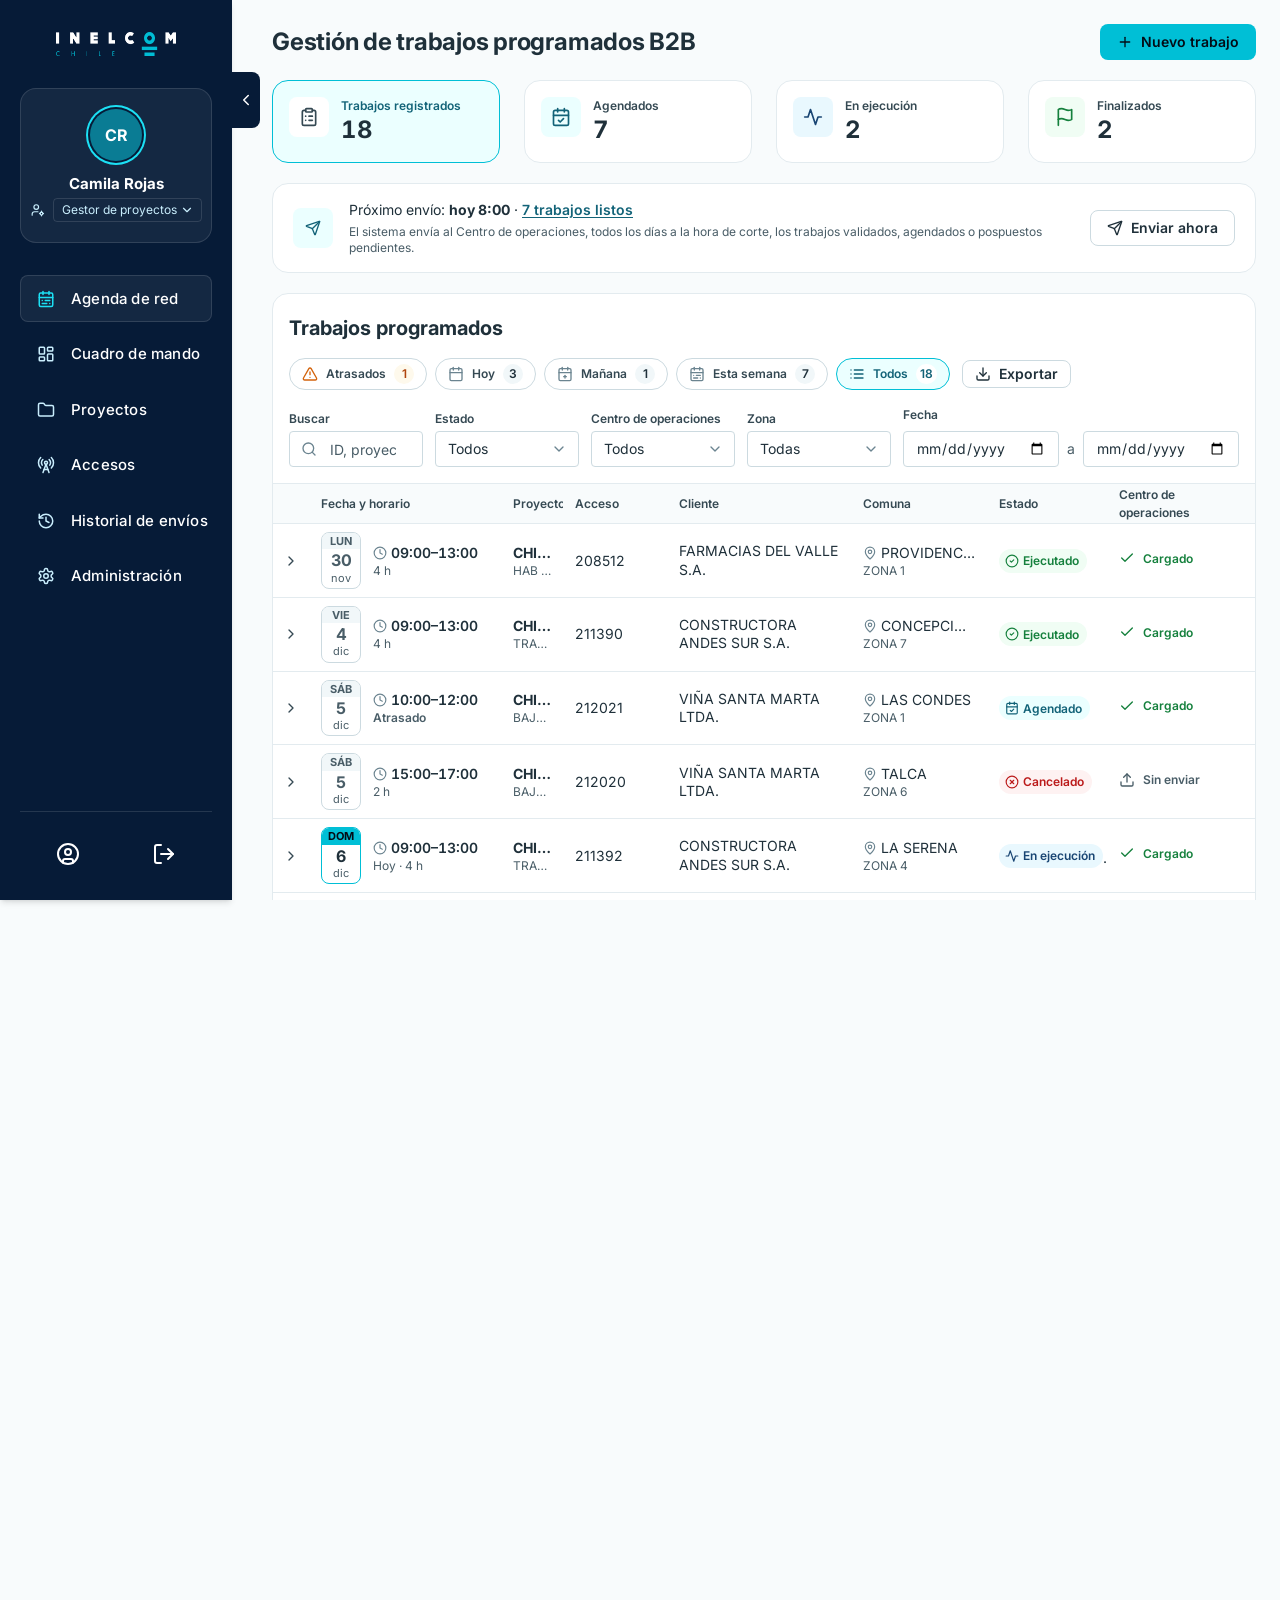
==== index.html @ b4912e37 "Prototipo de la agenda de red B2B Prototipo clicable de la sección de trabajos programados de la Pla" ====
<!doctype html>
<html lang="es">
<head>
  <meta charset="utf-8">
  <meta name="viewport" content="width=device-width, initial-scale=1">
  <title>Gestión de trabajos programados B2B</title>
  <link rel="stylesheet" href="inelcom-design-system/tokens.css">
  <link rel="stylesheet" href="css/app.css?v=32">
</head>
<body class="body-small">

  <!-- ===================================================================
       ÍCONOS (sprite SVG, trazo con currentColor)
       =================================================================== -->
  <svg width="0" height="0" style="position:absolute" aria-hidden="true">
    <symbol id="i-search" viewBox="0 0 24 24"><circle cx="11" cy="11" r="8"/><path d="m21 21-4.3-4.3"/></symbol>
    <symbol id="i-plus" viewBox="0 0 24 24"><path d="M5 12h14"/><path d="M12 5v14"/></symbol>
    <symbol id="i-send" viewBox="0 0 24 24"><path d="M14.536 21.686a.5.5 0 0 0 .937-.024l6.5-19a.496.496 0 0 0-.635-.635l-19 6.5a.5.5 0 0 0-.024.937l7.93 3.18a2 2 0 0 1 1.112 1.11z"/><path d="m21.854 2.147-10.94 10.939"/></symbol>
    <symbol id="i-hourglass" viewBox="0 0 24 24"><path d="M5 22h14"/><path d="M5 2h14"/><path d="M17 22v-4.172a2 2 0 0 0-.586-1.414L12 12l-4.414 4.414A2 2 0 0 0 7 17.828V22"/><path d="M7 2v4.172a2 2 0 0 0 .586 1.414L12 12l4.414-4.414A2 2 0 0 0 17 6.172V2"/></symbol>
    <symbol id="i-upload" viewBox="0 0 24 24"><path d="M21 15v4a2 2 0 0 1-2 2H5a2 2 0 0 1-2-2v-4"/><path d="m17 8-5-5-5 5"/><path d="M12 3v12"/></symbol>
    <symbol id="i-chevron-right" viewBox="0 0 24 24"><path d="m9 18 6-6-6-6"/></symbol>
    <symbol id="i-info" viewBox="0 0 24 24"><circle cx="12" cy="12" r="10"/><path d="M12 16v-4"/><path d="M12 8h.01"/></symbol>
    <symbol id="i-user" viewBox="0 0 24 24"><path d="M19 21v-2a4 4 0 0 0-4-4H9a4 4 0 0 0-4 4v2"/><circle cx="12" cy="7" r="4"/></symbol>
    <symbol id="i-map-pin" viewBox="0 0 24 24"><path d="M20 10c0 4.99-5.54 10.19-7.4 11.8a1 1 0 0 1-1.2 0C9.54 20.19 4 14.99 4 10a8 8 0 0 1 16 0"/><circle cx="12" cy="10" r="3"/></symbol>
    <symbol id="i-phone" viewBox="0 0 24 24"><path d="M22 16.92v3a2 2 0 0 1-2.18 2 19.79 19.79 0 0 1-8.63-3.07 19.5 19.5 0 0 1-6-6 19.79 19.79 0 0 1-3.07-8.67A2 2 0 0 1 4.11 2h3a2 2 0 0 1 2 1.72c.13.96.36 1.9.7 2.81a2 2 0 0 1-.45 2.11L8.09 9.91a16 16 0 0 0 6 6l1.27-1.27a2 2 0 0 1 2.11-.45c.91.34 1.85.57 2.81.7A2 2 0 0 1 22 16.92z"/></symbol>
    <symbol id="i-mail" viewBox="0 0 24 24"><rect width="20" height="16" x="2" y="4" rx="2"/><path d="m22 7-8.97 5.7a1.94 1.94 0 0 1-2.06 0L2 7"/></symbol>
    <symbol id="i-calendar" viewBox="0 0 24 24"><rect width="18" height="18" x="3" y="4" rx="2"/><path d="M16 2v4"/><path d="M8 2v4"/><path d="M3 10h18"/></symbol>
    <symbol id="i-calendar-plus" viewBox="0 0 24 24"><rect width="18" height="18" x="3" y="4" rx="2"/><path d="M16 2v4"/><path d="M8 2v4"/><path d="M3 10h18"/><path d="M10 16h4"/><path d="M12 14v4"/></symbol>
    <symbol id="i-calendar-clock" viewBox="0 0 24 24"><path d="M21 7.5V6a2 2 0 0 0-2-2H5a2 2 0 0 0-2 2v14a2 2 0 0 0 2 2h3.5"/><path d="M16 2v4"/><path d="M8 2v4"/><path d="M3 10h5"/><path d="M17.5 17.5 16 16.3V14"/><circle cx="16" cy="16" r="6"/></symbol>
    <symbol id="i-list" viewBox="0 0 24 24"><path d="M3 12h.01"/><path d="M3 18h.01"/><path d="M3 6h.01"/><path d="M8 12h13"/><path d="M8 18h13"/><path d="M8 6h13"/></symbol>
    <symbol id="i-trash" viewBox="0 0 24 24"><path d="M3 6h18"/><path d="M19 6v14c0 1-1 2-2 2H7c-1 0-2-1-2-2V6"/><path d="M8 6V4c0-1 1-2 2-2h4c1 0 2 1 2 2v2"/></symbol>
    <symbol id="i-lock" viewBox="0 0 24 24"><rect width="18" height="11" x="3" y="11" rx="2"/><path d="M7 11V7a5 5 0 0 1 10 0v4"/></symbol>
    <symbol id="i-download" viewBox="0 0 24 24"><path d="M21 15v4a2 2 0 0 1-2 2H5a2 2 0 0 1-2-2v-4"/><path d="m7 10 5 5 5-5"/><path d="M12 15V3"/></symbol>
    <symbol id="i-arrow-right" viewBox="0 0 24 24"><path d="M5 12h14"/><path d="m12 5 7 7-7 7"/></symbol>
    <symbol id="i-chevron-down" viewBox="0 0 24 24"><path d="m6 9 6 6 6-6"/></symbol>
    <symbol id="i-chevron-left" viewBox="0 0 24 24"><path d="m15 18-6-6 6-6"/></symbol>
    <symbol id="i-x" viewBox="0 0 24 24"><path d="M18 6 6 18"/><path d="m6 6 12 12"/></symbol>
    <symbol id="i-check" viewBox="0 0 24 24"><path d="M20 6 9 17l-5-5"/></symbol>
    <symbol id="i-clock" viewBox="0 0 24 24"><circle cx="12" cy="12" r="10"/><path d="M12 6v6l4 2"/></symbol>
    <symbol id="i-alert-circle" viewBox="0 0 24 24"><circle cx="12" cy="12" r="10"/><path d="M12 8v4"/><path d="M12 16h.01"/></symbol>
    <symbol id="i-alert-triangle" viewBox="0 0 24 24"><path d="m21.73 18-8-14a2 2 0 0 0-3.48 0l-8 14A2 2 0 0 0 4 21h16a2 2 0 0 0 1.73-3"/><path d="M12 9v4"/><path d="M12 17h.01"/></symbol>
    <symbol id="i-circle-dashed" viewBox="0 0 24 24"><path d="M10.1 2.18a9.93 9.93 0 0 1 3.8 0"/><path d="M17.6 3.71a9.95 9.95 0 0 1 2.69 2.7"/><path d="M21.82 10.1a9.93 9.93 0 0 1 0 3.8"/><path d="M20.29 17.6a9.95 9.95 0 0 1-2.7 2.69"/><path d="M13.9 21.82a9.94 9.94 0 0 1-3.8 0"/><path d="M6.4 20.29a9.95 9.95 0 0 1-2.69-2.7"/><path d="M2.18 13.9a9.93 9.93 0 0 1 0-3.8"/><path d="M3.71 6.4a9.95 9.95 0 0 1 2.7-2.69"/></symbol>
    <symbol id="i-circle-check" viewBox="0 0 24 24"><circle cx="12" cy="12" r="10"/><path d="m9 12 2 2 4-4"/></symbol>
    <symbol id="i-circle-x" viewBox="0 0 24 24"><circle cx="12" cy="12" r="10"/><path d="m15 9-6 6"/><path d="m9 9 6 6"/></symbol>
    <symbol id="i-shield-check" viewBox="0 0 24 24"><path d="M12 22s8-4 8-10V5l-8-3-8 3v7c0 6 8 10 8 10"/><path d="m9 12 2 2 4-4"/></symbol>
    <symbol id="i-calendar-check" viewBox="0 0 24 24"><rect width="18" height="18" x="3" y="4" rx="2"/><path d="M16 2v4"/><path d="M8 2v4"/><path d="M3 10h18"/><path d="m9 16 2 2 4-4"/></symbol>
    <symbol id="i-calendar-range" viewBox="0 0 24 24"><rect width="18" height="18" x="3" y="4" rx="2"/><path d="M16 2v4"/><path d="M8 2v4"/><path d="M3 10h18"/><path d="M17 14h-6"/><path d="M13 18H7"/><path d="M7 14h.01"/><path d="M17 18h.01"/></symbol>
    <symbol id="i-activity" viewBox="0 0 24 24"><path d="M22 12h-4l-3 9L9 3l-3 9H2"/></symbol>
    <symbol id="i-clipboard-list" viewBox="0 0 24 24"><rect width="8" height="4" x="8" y="2" rx="1"/><path d="M16 4h2a2 2 0 0 1 2 2v14a2 2 0 0 1-2 2H6a2 2 0 0 1-2-2V6a2 2 0 0 1 2-2h2"/><path d="M12 11h4"/><path d="M12 16h4"/><path d="M8 11h.01"/><path d="M8 16h.01"/></symbol>
    <symbol id="i-flag" viewBox="0 0 24 24"><path d="M4 15s1-1 4-1 5 2 8 2 4-1 4-1V3s-1 1-4 1-5-2-8-2-4 1-4 1z"/><path d="M4 22v-7"/></symbol>
    <symbol id="i-loader" viewBox="0 0 24 24"><path d="M21 12a9 9 0 1 1-6.22-8.56"/></symbol>
    <symbol id="i-refresh" viewBox="0 0 24 24"><path d="M3 12a9 9 0 0 1 9-9 9.75 9.75 0 0 1 6.74 2.74L21 8"/><path d="M21 3v5h-5"/><path d="M21 12a9 9 0 0 1-9 9 9.75 9.75 0 0 1-6.74-2.74L3 16"/><path d="M8 16H3v5"/></symbol>
    <symbol id="i-inbox" viewBox="0 0 24 24"><path d="M22 12h-6l-2 3h-4l-2-3H2"/><path d="M5.45 5.11 2 12v6a2 2 0 0 0 2 2h16a2 2 0 0 0 2-2v-6l-3.45-6.89A2 2 0 0 0 16.76 4H7.24a2 2 0 0 0-1.79 1.11z"/></symbol>
    <symbol id="i-building" viewBox="0 0 24 24"><rect width="16" height="20" x="4" y="2" rx="2"/><path d="M9 22v-4h6v4"/><path d="M8 6h.01"/><path d="M16 6h.01"/><path d="M12 6h.01"/><path d="M12 10h.01"/><path d="M12 14h.01"/><path d="M16 10h.01"/><path d="M16 14h.01"/><path d="M8 10h.01"/><path d="M8 14h.01"/></symbol>
    <symbol id="i-dashboard" viewBox="0 0 24 24"><rect width="7" height="9" x="3" y="3" rx="1"/><rect width="7" height="5" x="14" y="3" rx="1"/><rect width="7" height="9" x="14" y="12" rx="1"/><rect width="7" height="5" x="3" y="16" rx="1"/></symbol>
    <symbol id="i-folder" viewBox="0 0 24 24"><path d="M20 20a2 2 0 0 0 2-2V8a2 2 0 0 0-2-2h-7.9a2 2 0 0 1-1.69-.9L9.6 3.9A2 2 0 0 0 7.93 3H4a2 2 0 0 0-2 2v13a2 2 0 0 0 2 2Z"/></symbol>
    <symbol id="i-tower" viewBox="0 0 24 24"><path d="M4.9 16.1C1 12.2 1 5.8 4.9 1.9"/><path d="M7.8 4.7a6.14 6.14 0 0 0-.8 7.5"/><circle cx="12" cy="9" r="2"/><path d="M16.2 4.8c2 2 2.26 5.11.8 7.47"/><path d="M19.1 1.9a9.96 9.96 0 0 1 0 14.1"/><path d="M9.5 18h5"/><path d="m8 22 4-11 4 11"/></symbol>
    <symbol id="i-history" viewBox="0 0 24 24"><path d="M3 12a9 9 0 1 0 9-9 9.75 9.75 0 0 0-6.74 2.74L3 8"/><path d="M3 3v5h5"/><path d="M12 7v5l4 2"/></symbol>
    <symbol id="i-settings" viewBox="0 0 24 24"><path d="M12.22 2h-.44a2 2 0 0 0-2 2v.18a2 2 0 0 1-1 1.73l-.43.25a2 2 0 0 1-2 0l-.15-.08a2 2 0 0 0-2.73.73l-.22.38a2 2 0 0 0 .73 2.73l.15.1a2 2 0 0 1 1 1.72v.51a2 2 0 0 1-1 1.74l-.15.09a2 2 0 0 0-.73 2.73l.22.38a2 2 0 0 0 2.73.73l.15-.08a2 2 0 0 1 2 0l.43.25a2 2 0 0 1 1 1.73V20a2 2 0 0 0 2 2h.44a2 2 0 0 0 2-2v-.18a2 2 0 0 1 1-1.73l.43-.25a2 2 0 0 1 2 0l.15.08a2 2 0 0 0 2.73-.73l.22-.39a2 2 0 0 0-.73-2.73l-.15-.08a2 2 0 0 1-1-1.74v-.5a2 2 0 0 1 1-1.74l.15-.09a2 2 0 0 0 .73-2.73l-.22-.38a2 2 0 0 0-2.73-.73l-.15.08a2 2 0 0 1-2 0l-.43-.25a2 2 0 0 1-1-1.73V4a2 2 0 0 0-2-2z"/><circle cx="12" cy="12" r="3"/></symbol>
    <symbol id="i-user-circle" viewBox="0 0 24 24"><circle cx="12" cy="12" r="10"/><circle cx="12" cy="10" r="3"/><path d="M7 20.66V19a2 2 0 0 1 2-2h6a2 2 0 0 1 2 2v1.66"/></symbol>
    <symbol id="i-user-cog" viewBox="0 0 24 24"><circle cx="9" cy="7" r="4"/><path d="M2 21v-2a4 4 0 0 1 4-4h6"/><circle cx="18" cy="18" r="2.5"/><path d="M18 14v1.5M18 20.5V22M21.5 18H20M16 18h-1.5"/></symbol>
    <symbol id="i-logout" viewBox="0 0 24 24"><path d="M9 21H5a2 2 0 0 1-2-2V5a2 2 0 0 1 2-2h4"/><path d="m16 17 5-5-5-5"/><path d="M21 12H9"/></symbol>
  </svg>

  <a class="skip-link" href="#main">Saltar al contenido</a>

  <!-- ===================================================================
       SIDEBAR (mismo lenguaje que Facturación: fondo blue-support-900)
       =================================================================== -->
  <aside class="sidebar" id="sidebar" aria-label="Navegación principal">
    <div class="sidebar__inner">
      <div class="sidebar__brand">
        <img class="sidebar__logo" src="assets/img/logo-inelcom.png" alt="Inelcom Chile">
        <span class="sidebar__mark" aria-hidden="true"></span>
      </div>

      <div class="profile">
        <span class="profile__avatar" aria-hidden="true">CR</span>
        <div class="profile__text">
          <div class="profile__name">Camila Rojas</div>
          <!-- Rol simulado: Jefatura puede eliminar trabajos -->
          <div class="profile__role">
            <svg class="ic" aria-hidden="true"><use href="#i-user-cog"/></svg>
            <label for="rol" class="sr-only">Rol</label>
            <select id="rol" class="profile__rol">
              <option value="gestor">Gestor de proyectos</option>
              <option value="jefatura">Jefatura</option>
            </select>
            <svg class="ic profile__chev" aria-hidden="true"><use href="#i-chevron-down"/></svg>
          </div>
        </div>
      </div>

      <nav class="sidenav" aria-label="Secciones">
        <ul>
          <li><a href="#" class="sidenav__link" aria-current="page"><svg class="ic" aria-hidden="true"><use href="#i-calendar-range"/></svg><span class="sidenav__label">Agenda de red</span></a></li>
          <li><a href="#" class="sidenav__link" data-soon><svg class="ic" aria-hidden="true"><use href="#i-dashboard"/></svg><span class="sidenav__label">Cuadro de mando</span></a></li>
          <li><a href="#" class="sidenav__link" data-soon><svg class="ic" aria-hidden="true"><use href="#i-folder"/></svg><span class="sidenav__label">Proyectos</span></a></li>
          <li><a href="#" class="sidenav__link" data-soon><svg class="ic" aria-hidden="true"><use href="#i-tower"/></svg><span class="sidenav__label">Accesos</span></a></li>
          <li><a href="#" class="sidenav__link" data-soon><svg class="ic" aria-hidden="true"><use href="#i-history"/></svg><span class="sidenav__label">Historial de envíos</span></a></li>
          <li><a href="#" class="sidenav__link" data-soon><svg class="ic" aria-hidden="true"><use href="#i-settings"/></svg><span class="sidenav__label">Administración</span></a></li>
        </ul>
      </nav>

      <div class="sidebar__foot">
        <button type="button" class="sidebar__icon-btn" data-soon aria-label="Mi perfil"><svg class="ic" aria-hidden="true"><use href="#i-user-circle"/></svg></button>
        <button type="button" class="sidebar__icon-btn" data-soon aria-label="Cerrar sesión"><svg class="ic" aria-hidden="true"><use href="#i-logout"/></svg></button>
      </div>
    </div>
    <button type="button" class="sidebar__toggle" id="sidebar-toggle" aria-expanded="true" aria-controls="sidebar" aria-label="Contraer menú">
      <svg class="ic" aria-hidden="true"><use href="#i-chevron-left"/></svg>
    </button>
  </aside>

  <!-- ===================================================================
       CONTENIDO
       =================================================================== -->
  <main id="main" class="page">
    <div class="page__head">
      <h1 class="heading-h3">Gestión de trabajos programados B2B</h1>
      <div class="page__actions">
        <button type="button" id="btn-nuevo" class="btn btn--primary">
          <svg class="ic" aria-hidden="true"><use href="#i-plus"/></svg>
          Nuevo trabajo
        </button>
      </div>
    </div>

    <!-- --- Indicadores globales --- -->
    <section class="kpis" id="kpis" aria-label="Indicadores globales"></section>

    <!-- --- Próximo envío automático al Centro de operaciones --- -->
    <section class="envio" id="envio" aria-label="Envío al Centro de operaciones" hidden>
      <span class="envio__icon"><svg class="ic" aria-hidden="true"><use href="#i-send"/></svg></span>
      <div class="envio__body">
        <p id="envio-text" class="body-small" aria-live="polite"></p>
        <p class="body-xsmall text-tertiary">El sistema envía al Centro de operaciones, todos los días a la hora de corte, los trabajos validados, agendados o pospuestos pendientes.</p>
      </div>
      <button type="button" id="btn-enviar" class="btn btn--secondary">
        <svg class="ic" aria-hidden="true"><use href="#i-send"/></svg>
        Enviar ahora
      </button>
    </section>

    <section class="card table-card" aria-labelledby="table-title">
      <div class="table-card__head">
        <h2 id="table-title" class="heading-h4">Trabajos programados</h2>
        <div class="table-card__tools">
          <div class="rangos" id="rangos" role="group" aria-label="Ver trabajos por fecha"></div>
          <button type="button" class="btn btn--secondary btn--sm" id="btn-exportar">
            <svg class="ic" aria-hidden="true"><use href="#i-download"/></svg>
            <span>Exportar</span>
          </button>
        </div>
      </div>
      <!-- --- Búsqueda y filtros --- -->
      <form class="toolbar" id="filtros" role="search" onsubmit="return false">
        <div class="toolbar__field toolbar__search">
          <label for="f-q">Buscar</label>
          <div class="search">
            <svg class="ic" aria-hidden="true"><use href="#i-search"/></svg>
            <input id="f-q" name="q" type="search" class="input" placeholder="ID, proyecto, acceso, razón social o comuna" autocomplete="off">
          </div>
        </div>
        <div class="toolbar__field">
          <label for="f-estado">Estado</label>
          <div class="select">
            <select id="f-estado" name="estado" class="input">
              <option value="">Todos</option>
              <option value="borrador">Borrador</option>
              <option value="validado">Validado</option>
              <option value="agendado">Agendado</option>
              <option value="en_ejecucion">En ejecución</option>
              <option value="pospuesto">Pospuesto</option>
              <option value="cancelado">Cancelado</option>
              <option value="ejecutado">Ejecutado</option>
            </select>
            <svg class="ic" aria-hidden="true"><use href="#i-chevron-down"/></svg>
          </div>
        </div>
        <div class="toolbar__field">
          <label for="f-centro">Centro de operaciones</label>
          <div class="select">
            <select id="f-centro" name="centro" class="input">
              <option value="">Todos</option>
              <option value="en_cola">En cola</option>
              <option value="sin_enviar">Sin enviar</option>
              <option value="cargado">Cargado</option>
              <option value="error">Error de carga</option>
            </select>
            <svg class="ic" aria-hidden="true"><use href="#i-chevron-down"/></svg>
          </div>
        </div>
        <div class="toolbar__field">
          <label for="f-zona">Zona</label>
          <div class="select">
            <select id="f-zona" name="zona" class="input">
              <option value="">Todas</option>
            </select>
            <svg class="ic" aria-hidden="true"><use href="#i-chevron-down"/></svg>
          </div>
        </div>
        <fieldset class="toolbar__field toolbar__range">
          <legend>Fecha</legend>
          <input id="f-desde" name="desde" type="date" class="input" aria-label="Fecha desde">
          <span aria-hidden="true" class="text-tertiary">a</span>
          <input id="f-hasta" name="hasta" type="date" class="input" aria-label="Fecha hasta">
        </fieldset>
        <button type="button" id="btn-limpiar" class="btn btn--ghost btn--sm" hidden>Limpiar filtros</button>
      </form>

      <!-- --- Tabla --- -->
      <div class="table-scroll">
        <table class="table">
          <caption class="sr-only">Trabajos programados. Usa el botón de cada fila para ver y editar el detalle.</caption>
          <colgroup>
            <col class="col-exp"><col class="col-fecha"><col><col class="col-acceso">
            <col class="col-cliente"><col class="col-comuna"><col class="col-estado"><col class="col-centro">
          </colgroup>
          <thead>
            <tr>
              <th scope="col"><span class="sr-only">Detalle</span></th>
              <th scope="col">Fecha y horario</th>
              <th scope="col">Proyecto</th>
              <th scope="col">Acceso</th>
              <th scope="col">Cliente</th>
              <th scope="col">Comuna</th>
              <th scope="col">Estado</th>
              <th scope="col">Centro de operaciones</th>
            </tr>
          </thead>
          <tbody id="tbody"></tbody>
        </table>
      </div>
      <div class="table-foot body-xsmall text-tertiary" id="table-foot" aria-live="polite"></div>
    </section>
  </main>

  <!-- ===================================================================
       DIÁLOGO: NUEVO TRABAJO
       =================================================================== -->
  <dialog id="dlg-nuevo" class="dialog" aria-labelledby="dlg-nuevo-title">
    <form id="form-nuevo" class="dialog__form" novalidate>
      <header class="dialog__head">
        <h2 id="dlg-nuevo-title" class="heading-h4">Nuevo trabajo</h2>
        <button type="button" class="icon-btn" data-close aria-label="Cerrar">
          <svg class="ic" aria-hidden="true"><use href="#i-x"/></svg>
        </button>
      </header>

      <div class="dialog__body">
        <section class="step">
          <h3 class="step__title"><span class="step__n" aria-hidden="true">1</span>Proyecto</h3>
          <div class="field" data-field="proyecto">
            <div id="cb-wrap" class="combobox">
              <label for="cb-input">Busca el proyecto <span class="req" aria-hidden="true">*</span></label>
              <div class="search">
                <svg class="ic" aria-hidden="true"><use href="#i-search"/></svg>
                <input id="cb-input" class="input" type="text" role="combobox" autocomplete="off"
                       aria-autocomplete="list" aria-expanded="false" aria-controls="cb-list"
                       aria-describedby="cb-hint proyecto-err" placeholder="Código, razón social o segmento (ej. CHI-0047 o Farmacias)">
              </div>
              <p id="cb-hint" class="field__hint">Datos desde GetBacklog. Escribe al menos 2 caracteres.</p>
              <ul id="cb-list" class="listbox" role="listbox" aria-label="Proyectos encontrados" hidden></ul>
              <span id="cb-status" class="sr-only" aria-live="polite"></span>
            </div>
            <div id="cb-selected" class="picked" hidden></div>
            <p class="field__error" id="proyecto-err" hidden></p>
          </div>
        </section>

        <section class="step" id="step-accesos">
          <h3 class="step__title"><span class="step__n" aria-hidden="true">2</span>Accesos</h3>
          <fieldset class="field" data-field="accesos" aria-describedby="accesos-hint accesos-err">
            <legend class="sr-only">Accesos del proyecto</legend>
            <p id="accesos-hint" class="field__hint">Se crea un trabajo por cada acceso seleccionado. Contacto, ubicación, zona y cluster vienen de la Base de Accesos.</p>
            <div id="accesos-list" class="accesos"></div>
            <p class="field__error" id="accesos-err" hidden></p>
          </fieldset>
        </section>

        <section class="step">
          <h3 class="step__title"><span class="step__n" aria-hidden="true">3</span>Agendamiento</h3>
          <div class="grid-3" id="nuevo-campos"></div>
        </section>
      </div>

      <footer class="dialog__foot">
        <p class="body-xsmall text-tertiary"><span class="req" aria-hidden="true">*</span> Obligatorio para crear. El borrador solo exige proyecto y acceso.</p>
        <div class="dialog__actions">
          <button type="button" class="btn btn--ghost" data-close>Cancelar</button>
          <button type="submit" class="btn btn--secondary" value="borrador">Guardar borrador</button>
          <button type="submit" class="btn btn--primary" value="crear" id="btn-crear">Crear trabajo</button>
        </div>
      </footer>
    </form>
  </dialog>

  <!-- ===================================================================
       DIÁLOGO: ENVIAR AHORA AL CENTRO DE OPERACIONES
       =================================================================== -->
  <dialog id="dlg-carga" class="dialog dialog--carga" aria-labelledby="dlg-carga-title">
    <div class="dialog__form">
      <header class="dialog__head">
        <div>
          <h2 id="dlg-carga-title" class="heading-h4">Enviar ahora al Centro de operaciones</h2>
          <p class="body-xsmall text-tertiary">El RPA carga los trabajos en Agenda de Red y devuelve el resultado de cada uno.</p>
        </div>
        <button type="button" class="icon-btn" data-close aria-label="Cerrar">
          <svg class="ic" aria-hidden="true"><use href="#i-x"/></svg>
        </button>
      </header>
      <div class="dialog__body" id="carga-body"></div>
      <footer class="dialog__foot" id="carga-foot"></footer>
    </div>
  </dialog>

  <!-- ===================================================================
       DIÁLOGO: ELIMINAR TRABAJO (solo Jefatura)
       =================================================================== -->
  <dialog id="dlg-eliminar" class="dialog dialog--sm" aria-labelledby="dlg-eliminar-title" aria-describedby="dlg-eliminar-body">
    <div class="dialog__form">
      <header class="dialog__head">
        <h2 id="dlg-eliminar-title" class="heading-h4"></h2>
        <button type="button" class="icon-btn" data-close aria-label="Cerrar">
          <svg class="ic" aria-hidden="true"><use href="#i-x"/></svg>
        </button>
      </header>
      <div class="dialog__body" id="dlg-eliminar-body"></div>
      <footer class="dialog__foot" id="dlg-eliminar-foot"></footer>
    </div>
  </dialog>

  <div class="toasts" id="toasts" role="status" aria-live="polite"></div>

  <script src="js/data.js?v=32"></script>
  <script src="js/mocks.js?v=32"></script>
  <script src="js/app.js?v=32"></script>
</body>
</html>
---- inelcom-design-system/tokens.css ----
/* Inelcom Design System — tokens CSS generados desde tokens.json (tema claro). */
/* Fuente de verdad: tokens.json y README.md. No editar a mano; regenerar si cambian. */
@import url('https://fonts.googleapis.com/css2?family=Inter:wght@400;500;600;700&display=swap');

:root {
  /* Color: escalas primitivas y capas semánticas */
  --neutral-0: #ffffff;
  --neutral-50: #f8fbfc;
  --neutral-100: #f1f7f9;
  --neutral-200: #e3ebef;
  --neutral-300: #ccdae0;
  --neutral-400: #96acb6;
  --neutral-500: #6b8490;
  --neutral-600: #495d67;
  --neutral-700: #354953;
  --neutral-800: #1f303a;
  --neutral-900: #101e29;
  --neutral-950: #030c16;
  --corporate-50: #ebffff;
  --corporate-100: #cefdff;
  --corporate-200: #a2f9ff;
  --corporate-300: #63f1fd;
  --corporate-400: #1ce0f4;
  --corporate-500: #00bfd6;
  --corporate-600: #039bb7;
  --corporate-700: #0a7c94;
  --corporate-800: #126378;
  --corporate-900: #145265;
  --corporate-950: #063646;
  --support-50: #ecefff;
  --support-100: #dde2ff;
  --support-200: #c2c9ff;
  --support-300: #9ca5ff;
  --support-400: #7577ff;
  --support-500: #6c63ff;
  --support-600: #5036f5;
  --support-700: #452ad8;
  --support-800: #3825ae;
  --support-900: #312689;
  --support-950: #1e1650;
  --blue-support-50: #f4fcff;
  --blue-support-100: #e9f8fe;
  --blue-support-200: #c9eefd;
  --blue-support-300: #9be0fc;
  --blue-support-400: #4eafde;
  --blue-support-500: #357eb2;
  --blue-support-600: #245a93;
  --blue-support-700: #194573;
  --blue-support-900: #061b37;
  --success-50: #f0fdf4;
  --success-100: #dcfce7;
  --success-200: #bbf7d0;
  --success-300: #86efac;
  --success-400: #4ade80;
  --success-500: #22c55e;
  --success-600: #16a34a;
  --success-700: #15803d;
  --success-800: #166534;
  --success-900: #14532d;
  --success-950: #052e16;
  --warning-50: #fef9ec;
  --warning-100: #fdedc8;
  --warning-200: #fada8d;
  --warning-300: #f7c052;
  --warning-400: #f5a623;
  --warning-500: #ef8711;
  --warning-600: #d3630c;
  --warning-700: #af440e;
  --warning-800: #8f3411;
  --warning-900: #752c12;
  --warning-950: #431505;
  --error-50: #fef2f2;
  --error-100: #fee2e2;
  --error-200: #ffc9c9;
  --error-300: #fda4a4;
  --error-400: #fa6f6f;
  --error-500: #f24b4b;
  --error-600: #de2424;
  --error-700: #bb1a1a;
  --error-800: #9b1919;
  --error-900: #801c1c;
  --error-950: #460909;
  --background-primary: var(--neutral-0);
  --background-secondary: var(--neutral-50);
  --background-tertiary: var(--neutral-100);
  --background-quaternary: var(--neutral-200);
  --background-inverse: var(--neutral-900);
  --background-brand: var(--corporate-500);
  --background-brand-subtle: var(--corporate-50);
  --background-brand-strong: var(--corporate-700);
  --background-success: var(--success-50);
  --background-warning: var(--warning-50);
  --background-error: var(--error-50);
  --background-info: var(--support-50);
  --text-primary: var(--neutral-800);
  --text-secondary: var(--neutral-700);
  --text-tertiary: var(--neutral-600);
  --text-disabled: var(--neutral-400);
  --text-inverse: var(--neutral-0);
  --text-brand: var(--corporate-800);
  --text-success: var(--success-700);
  --text-warning: var(--warning-700);
  --text-error: var(--error-700);
  --text-info: var(--support-700);
  --border-default: var(--neutral-200);
  --border-strong: var(--neutral-300);
  --border-subtle: var(--neutral-100);
  --border-brand: var(--corporate-500);
  --border-focus: var(--corporate-400);
  --border-error: var(--error-500);
  --border-success: var(--success-500);
  --border-info: var(--support-500);
  --border-warning: var(--warning-500);
  --interactive-primary: var(--corporate-500);
  --interactive-primary-hover: var(--corporate-600);
  --interactive-primary-active: var(--corporate-700);
  --interactive-secondary: var(--support-500);
  --interactive-secondary-hover: var(--support-600);
  --interactive-secondary-pressed: var(--support-700);
  --interactive-danger: var(--error-500);
  --interactive-danger-hover: var(--error-600);
  --interactive-danger-pressed: var(--error-800);
  --interactive-success: var(--success-500);
  --interactive-success-hover: var(--success-600);
  --interactive-success-pressed: var(--success-700);
  --icon-primary: var(--neutral-700);
  --icon-secondary: var(--neutral-500);
  --icon-disabled: var(--neutral-400);
  --icon-inverse: var(--neutral-0);
  --icon-brand: var(--corporate-500);
  --icon-success: var(--success-600);
  --icon-warning: var(--warning-600);
  --icon-error: var(--error-600);

  /* Espaciado (grilla de 4px) */
  --space-half: 2px;
  --space-1: 4px;
  --space-2: 8px;
  --space-3: 12px;
  --space-4: 16px;
  --space-5: 20px;
  --space-6: 24px;
  --space-8: 32px;
  --space-10: 40px;
  --space-12: 48px;
  --space-16: 64px;
  --space-20: 80px;
  --space-24: 96px;

  /* Radios */
  --radius-xs: 2px;
  --radius-sm: 4px;
  --radius-md: 8px;
  --radius-lg: 16px;
  --radius-xl: 32px;
  --radius-pill: 999px;

  /* Sombra única */
  --shadow: 0px 4px 6px -1px rgba(0, 0, 0, 0.1), 0px 2px 4px -2px rgba(0, 0, 0, 0.1);

  /* Tamaños base */
  --font-size-xs: 12px;
  --font-size-sm: 14px;
  --font-size-base: 16px;
  --font-size-lg: 18px;
  --font-size-xl: 20px;
  --font-size-2xl: 24px;
  --font-size-3xl: 30px;
  --font-size-4xl: 36px;
  --font-size-5xl: 48px;
  --font-size-6xl: 60px;
  --font-size-7xl: 72px;
  --font-size-8xl: 96px;
  --font-size-9xl: 128px;

  /* Pesos */
  --font-weight-regular: 400;
  --font-weight-medium: 500;
  --font-weight-semibold: 600;
  --font-weight-bold: 700;

  /* Interlineados */
  --line-height-none: 1;
  --line-height-tight: 1.25;
  --line-height-snug: 1.375;
  --line-height-normal: 1.5;
  --line-height-relaxed: 1.625;
  --line-height-loose: 2;

  /* Tracking */
  --letter-spacing-tighter: -0.05em;
  --letter-spacing-tight: -0.025em;
  --letter-spacing-normal: 0em;
  --letter-spacing-wide: 0.025em;
  --letter-spacing-wider: 0.05em;
  --letter-spacing-widest: 0.1em;

  /* Familia */
  --font-sans: "Inter", sans-serif;
}

/* Estilos tipográficos */
.heading-h1 { font-family: var(--font-sans); font-size: 48px; line-height: 1.2; font-weight: 700; letter-spacing: -0.02em; }
.heading-h2 { font-family: var(--font-sans); font-size: 36px; line-height: 1.2; font-weight: 700; letter-spacing: -0.015em; }
.heading-h3 { font-family: var(--font-sans); font-size: 24px; line-height: 1.33; font-weight: 700; letter-spacing: -0.01em; }
.heading-h4 { font-family: var(--font-sans); font-size: 20px; line-height: 1.4; font-weight: 700; letter-spacing: 0em; }
.body-base { font-family: var(--font-sans); font-size: 16px; line-height: 1.5; font-weight: 400; letter-spacing: 0em; }
.body-small { font-family: var(--font-sans); font-size: 14px; line-height: 1.43; font-weight: 400; letter-spacing: 0em; }
.body-xsmall { font-family: var(--font-sans); font-size: 12px; line-height: 1.33; font-weight: 400; letter-spacing: 0em; }
.body-base-bold { font-family: var(--font-sans); font-size: 16px; line-height: 1.5; font-weight: 700; letter-spacing: 0em; }
.body-small-bold { font-family: var(--font-sans); font-size: 14px; line-height: 1.43; font-weight: 700; letter-spacing: 0em; }
.body-xsmall-bold { font-family: var(--font-sans); font-size: 12px; line-height: 1.33; font-weight: 700; letter-spacing: 0em; }
.body-caption { font-family: var(--font-sans); font-size: 10px; line-height: 1.3; font-weight: 400; letter-spacing: 0.005em; }
.body-caption-bold { font-family: var(--font-sans); font-size: 10px; line-height: 1.3; font-weight: 700; letter-spacing: 0em; }
---- css/app.css ----
/* ==========================================================================
   AGENDA DE RED B2B · Trabajos de red
   Usa las variables de inelcom-design-system/tokens.css. Las salidas del
   design system (sidebar oscuro y estado "En ejecución") están reunidas
   como alias en la sección 0.
   ========================================================================== */

/* --------------------------------------------------------------------------
   0. Alias de componente
   -------------------------------------------------------------------------- */
:root {
  /* README › Accesibilidad: el texto blanco sobre cyan no cumple AA;
     en botones primarios se usa texto neutral-950 (≈ 8:1 sobre corporate-500). */
  --text-on-brand: var(--neutral-950);
  --col-controls: 76px; /* casilla + botón de detalle: alinea el detalle con la columna ID */

  /* Sidebar: mismo lenguaje que la plataforma de Facturación */
  --sidebar-w: 232px;
  --sidebar-w-collapsed: 80px;
  --sidebar-bg: var(--blue-support-900);
  --sidebar-surface: color-mix(in srgb, var(--neutral-0) 6%, transparent);
  --sidebar-line: color-mix(in srgb, var(--neutral-0) 12%, transparent);
  --sidebar-text: var(--neutral-0);
  --sidebar-muted: var(--blue-support-200);
  --sidebar-accent: var(--corporate-400);

  /* Estado "En ejecución": azul de apoyo */
  --bg-en-ejecucion: var(--blue-support-100);
  --text-en-ejecucion: var(--blue-support-700);
}

/* --------------------------------------------------------------------------
   1. Base
   -------------------------------------------------------------------------- */
*, *::before, *::after { box-sizing: border-box; }
[hidden] { display: none !important; }
html, body { margin: 0; height: 100%; }
body {
  display: flex;
  min-width: 1200px;
  height: 100vh;
  overflow: hidden;
  background: var(--background-secondary);
  color: var(--text-primary);
}
h1, h2, h3, p { margin: 0; }
button, input, select, textarea { font: inherit; color: inherit; }
fieldset { margin: 0; padding: 0; border: 0; min-width: 0; }
legend { padding: 0; }

.ic {
  width: 16px; height: 16px; flex: none;
  fill: none; stroke: currentColor; stroke-width: 2;
  stroke-linecap: round; stroke-linejoin: round;
}
.sr-only {
  position: absolute; width: 1px; height: 1px; padding: 0; margin: -1px;
  overflow: hidden; clip: rect(0 0 0 0); white-space: nowrap; border: 0;
}
.text-tertiary { color: var(--text-tertiary); }
.req { color: var(--text-error); }

/* Foco reforzado (README): el cyan de --border-focus da 1.6:1, así que se
   suma un trazo interior de --text-brand (6.8:1) pegado al elemento. */
:focus-visible {
  outline: 3px solid var(--border-focus);
  outline-offset: 2px;
  box-shadow: 0 0 0 2px var(--text-brand);
}
.skip-link {
  position: absolute; left: var(--space-4); top: -100px; z-index: 100;
  padding: var(--space-2) var(--space-4); border-radius: var(--radius-md);
  background: var(--background-primary); color: var(--text-brand); box-shadow: var(--shadow);
}
.skip-link:focus { top: var(--space-2); }

/* --------------------------------------------------------------------------
   2. Sidebar
   -------------------------------------------------------------------------- */
.sidebar {
  position: relative; z-index: 10; flex: none;
  width: var(--sidebar-w);
  background: var(--sidebar-bg); color: var(--sidebar-text);
  box-shadow: var(--shadow);
  transition: width .2s ease;
}
.sidebar ul { margin: 0; padding: 0; list-style: none; }
.sidebar :focus-visible { box-shadow: 0 0 0 2px var(--sidebar-bg); }
.sidebar__inner {
  height: 100%; display: flex; flex-direction: column; gap: var(--space-8);
  padding: var(--space-8) var(--space-5) var(--space-6);
  overflow: hidden auto;
}
.sidebar__brand { display: flex; justify-content: center; min-height: 24px; }
.sidebar__logo { width: 120px; height: auto; display: block; }
.sidebar__mark {
  display: none; width: 24px; height: 24px; border-radius: var(--radius-pill);
  border: 6px solid var(--sidebar-accent);
}
.profile {
  display: flex; flex-direction: column; align-items: center; gap: var(--space-3);
  padding: var(--space-5) var(--space-4);
  background: var(--sidebar-surface); border: 1px solid var(--sidebar-line); border-radius: var(--radius-lg);
  text-align: center;
}
.profile__avatar {
  display: grid; place-items: center; flex: none; width: 52px; height: 52px; border-radius: var(--radius-pill);
  background: var(--corporate-700); color: var(--neutral-0);
  font-size: var(--font-size-base); font-weight: var(--font-weight-bold);
  box-shadow: 0 0 0 2px var(--sidebar-bg), 0 0 0 4px var(--sidebar-accent);
}
.profile__name { font-size: 15px; font-weight: var(--font-weight-bold); }
.profile__role { display: inline-flex; align-items: center; gap: var(--space-1); margin-top: var(--space-1); font-size: var(--font-size-xs); color: var(--sidebar-muted); }
.profile__role .ic { width: 14px; height: 14px; }
.profile__role { position: relative; }
.profile__rol {
  appearance: none; -webkit-appearance: none; cursor: pointer;
  padding: 2px var(--space-6) 2px var(--space-2); margin-left: var(--space-1);
  background: transparent; color: var(--sidebar-muted);
  border: 1px solid var(--sidebar-line); border-radius: var(--radius-sm);
  font-size: var(--font-size-xs);
}
.profile__rol:hover { background: var(--sidebar-surface); }
.profile__rol option { color: var(--text-primary); background: var(--background-primary); }
.profile__role .profile__chev { position: absolute; right: var(--space-2); pointer-events: none; color: var(--sidebar-muted); }
.sidenav ul { display: flex; flex-direction: column; gap: var(--space-2); }
.sidenav__link {
  display: flex; align-items: center; gap: var(--space-4);
  padding: var(--space-3) var(--space-4); border-radius: var(--radius-md);
  border: 1px solid transparent;
  color: var(--sidebar-text); text-decoration: none;
  font-size: 15px; font-weight: var(--font-weight-medium); letter-spacing: .2px;
  transition: background-color .15s;
}
.sidenav__link .ic { width: 18px; height: 18px; color: var(--sidebar-muted); }
.sidenav__link:hover { background: var(--sidebar-surface); }
.sidenav__link[aria-current="page"] { background: var(--sidebar-surface); border-color: var(--sidebar-line); }
.sidenav__link[aria-current="page"] .ic { color: var(--sidebar-accent); }
.sidenav__label { white-space: nowrap; }
.sidebar__foot {
  margin-top: auto; display: flex; justify-content: space-around;
  padding-top: var(--space-5); border-top: 1px solid var(--sidebar-line);
}
.sidebar__icon-btn {
  display: grid; place-items: center; width: 44px; height: 44px; border: 0; border-radius: var(--radius-md);
  background: transparent; color: var(--sidebar-text); cursor: pointer;
}
.sidebar__icon-btn .ic { width: 24px; height: 24px; }
.sidebar__icon-btn:hover { background: var(--sidebar-surface); }
.sidebar__toggle {
  position: absolute; top: 72px; right: -28px;
  display: grid; place-items: center; width: 28px; height: 56px; padding: 0;
  border: 0; border-radius: 0 var(--radius-md) var(--radius-md) 0;
  background: var(--sidebar-bg); color: var(--sidebar-text); cursor: pointer;
}
.sidebar__toggle .ic { width: 18px; height: 18px; transition: transform .2s; }

/* Sidebar contraído: solo íconos */
.sb-collapsed .sidebar { width: var(--sidebar-w-collapsed); }
.sb-collapsed .sidebar__inner { padding-left: var(--space-3); padding-right: var(--space-3); }
.sb-collapsed .sidebar__logo, .sb-collapsed .profile__text { display: none; }
.sb-collapsed .sidenav__label { position: absolute; width: 1px; height: 1px; overflow: hidden; clip: rect(0 0 0 0); white-space: nowrap; }
.sb-collapsed .sidebar__mark { display: block; }
.sb-collapsed .profile { padding: var(--space-3) 0; background: transparent; border-color: transparent; }
.sb-collapsed .profile__avatar { width: 40px; height: 40px; font-size: var(--font-size-sm); }
.sb-collapsed .sidenav__link { justify-content: center; padding: var(--space-3) 0; }
.sb-collapsed .sidebar__foot { flex-direction: column; align-items: center; gap: var(--space-2); }
.sb-collapsed .sidebar__toggle .ic { transform: rotate(180deg); }

.tag {
  display: inline-flex; align-items: center; height: 20px; padding: 0 var(--space-2);
  border-radius: var(--radius-pill); background: var(--background-tertiary);
  color: var(--text-secondary); font-size: var(--font-size-xs); font-weight: var(--font-weight-semibold);
}
.tag--brand { background: var(--background-brand-subtle); color: var(--text-brand); }

/* --------------------------------------------------------------------------
   3. Página
   -------------------------------------------------------------------------- */
.page {
  flex: 1; min-width: 0; min-height: 0; overflow-y: auto; /* toda la página hace scroll */
  display: flex; flex-direction: column; gap: var(--space-5);
  padding: var(--space-6) var(--space-6) var(--space-6) var(--space-10);
}
.page__head { display: flex; align-items: center; justify-content: space-between; gap: var(--space-4); }
.page__actions { display: flex; gap: var(--space-3); }
.card { background: var(--background-primary); border: 1px solid var(--border-default); border-radius: var(--radius-lg); }

/* --------------------------------------------------------------------------
   4. Indicadores globales
   -------------------------------------------------------------------------- */
.kpis { display: grid; grid-template-columns: repeat(4, 1fr); gap: var(--space-6); }
.kpi {
  display: grid; grid-template-columns: 40px 1fr; column-gap: var(--space-3); align-items: start;
  padding: var(--space-4); text-align: left; cursor: pointer;
  background: var(--background-primary); border: 1px solid var(--border-default); border-radius: var(--radius-lg);
  transition: border-color .15s;
}
.kpi:hover { border-color: var(--border-strong); }
.kpi[aria-pressed="true"] { background: var(--background-brand-subtle); border-color: var(--border-brand); }
.kpi[aria-pressed="true"] .kpi__label { color: var(--text-brand); }
.kpi[aria-pressed="true"] .kpi__icon { background: var(--background-primary); }
.kpi > :not(.kpi__icon) { grid-column: 2; }
.kpi__icon {
  grid-row: 1 / span 2; display: grid; place-items: center; width: 40px; height: 40px;
  border-radius: var(--radius-md); background: var(--k-bg); color: var(--k);
}
.kpi__icon .ic { width: 20px; height: 20px; }
.kpi__label { font-size: var(--font-size-xs); font-weight: var(--font-weight-semibold); color: var(--text-secondary); }
.kpi__value { font-size: var(--font-size-2xl); line-height: 1.33; font-weight: var(--font-weight-bold); font-variant-numeric: tabular-nums; }
.kpi--registrados { --k: var(--text-secondary); --k-bg: var(--background-tertiary); }
.kpi--agendados   { --k: var(--text-brand); --k-bg: var(--background-brand-subtle); }
.kpi--ejecucion   { --k: var(--text-en-ejecucion); --k-bg: var(--bg-en-ejecucion); }
.kpi--finalizados { --k: var(--text-success); --k-bg: var(--background-success); }

/* --------------------------------------------------------------------------
   5. Botones y controles
   -------------------------------------------------------------------------- */
.btn {
  display: inline-flex; align-items: center; justify-content: center; gap: var(--space-2);
  height: 36px; padding: 0 var(--space-4);
  border: 1px solid transparent; border-radius: var(--radius-md);
  font-weight: var(--font-weight-semibold); white-space: nowrap; cursor: pointer;
  transition: background-color .15s, border-color .15s, color .15s;
}
.btn--sm { height: 28px; padding: 0 var(--space-3); }
.btn--primary { background: var(--interactive-primary); color: var(--text-on-brand); }
.btn--primary:hover { background: var(--interactive-primary-hover); }
.btn--primary:active { background: var(--interactive-primary-active); color: var(--text-inverse); }
.btn--secondary { background: var(--background-primary); border-color: var(--border-strong); color: var(--text-primary); }
.btn--secondary:hover { background: var(--background-tertiary); }
.btn--ghost { background: transparent; color: var(--text-brand); }
.btn--ghost:hover { background: var(--background-brand-subtle); }
.btn--danger { background: var(--interactive-danger-pressed); color: var(--text-inverse); }
.btn--danger:hover { background: var(--text-error); }
.btn--danger-ghost { background: transparent; color: var(--text-error); }
.btn--danger-ghost:hover { background: var(--background-error); }
.btn-link {
  display: inline-flex; align-items: center; gap: var(--space-1); padding: 0; border: 0; background: none; cursor: pointer;
  color: var(--text-brand); font-size: var(--font-size-xs); font-weight: var(--font-weight-semibold);
  text-decoration: underline; text-underline-offset: 2px;
}
.btn-link .ic { width: 14px; height: 14px; }
/* Acciones exclusivas de Jefatura */
body:not(.rol-jefatura) .solo-jefatura { display: none; }
.btn:disabled {
  background: var(--background-tertiary); border-color: var(--border-default);
  color: var(--text-disabled); cursor: not-allowed;
}
.btn--ghost:disabled { background: transparent; border-color: transparent; }
.btn__count {
  display: inline-grid; place-items: center; min-width: 20px; height: 20px; padding: 0 var(--space-1);
  border-radius: var(--radius-pill); background: var(--background-inverse); color: var(--text-inverse);
  font-size: var(--font-size-xs);
}
.icon-btn {
  display: inline-grid; place-items: center; width: 32px; height: 32px; padding: 0;
  border: 0; border-radius: var(--radius-md); background: transparent; color: var(--icon-primary); cursor: pointer;
}
.icon-btn:hover { background: var(--background-tertiary); }

.input {
  width: 100%; height: 36px; padding: 0 var(--space-3);
  background: var(--background-primary); color: var(--text-primary);
  border: 1px solid var(--border-strong); border-radius: var(--radius-sm);
}
.input::placeholder { color: var(--text-tertiary); }
textarea.input { height: auto; min-height: 64px; padding: var(--space-2) var(--space-3); resize: vertical; line-height: 1.43; }
.input[aria-invalid="true"] { border-color: var(--border-error); background: var(--background-error); }
input[type="time"].input { padding-right: var(--space-2); }
input[type="checkbox"] { width: 16px; height: 16px; margin: 0; accent-color: var(--background-brand-strong); cursor: pointer; }

.field { display: flex; flex-direction: column; gap: var(--space-1); min-width: 0; }
.field > label, .combobox > label, .toolbar__field > label, .toolbar__field > legend {
  font-size: var(--font-size-xs); font-weight: var(--font-weight-semibold); color: var(--text-secondary);
}
.field__hint { font-size: var(--font-size-xs); color: var(--text-tertiary); }
.field__error {
  display: flex; align-items: flex-start; gap: var(--space-1);
  font-size: var(--font-size-xs); line-height: 1.33; color: var(--text-error);
}
.field__error .ic { width: 14px; height: 14px; margin-top: 1px; color: var(--icon-error); }
.field__note {
  display: flex; align-items: flex-start; gap: var(--space-1);
  font-size: var(--font-size-xs); line-height: 1.33; color: var(--text-warning);
}
.field__note .ic { width: 14px; height: 14px; margin-top: 1px; color: var(--icon-warning); }
.field--span2 { grid-column: span 2; }

.search { position: relative; }

/* Select con flecha propia, separada del borde */
.select { position: relative; }
.select select { appearance: none; -webkit-appearance: none; padding-right: var(--space-10); cursor: pointer; }
.select > .ic {
  position: absolute; right: var(--space-3); top: 50%; margin-top: -8px;
  color: var(--icon-secondary); pointer-events: none;
}
input[type="date"].input::-webkit-calendar-picker-indicator { margin-left: var(--space-2); cursor: pointer; }
.search > .ic { position: absolute; left: var(--space-3); top: 10px; color: var(--icon-secondary); pointer-events: none; }
.search > .input { padding-left: var(--space-10); }

/* --------------------------------------------------------------------------
   6. Barra de filtros y próximo envío
   -------------------------------------------------------------------------- */
.table-card { flex: none; display: flex; flex-direction: column; }
.table-card__head {
  display: flex; align-items: center; justify-content: space-between; gap: var(--space-4); flex-wrap: wrap;
  padding: var(--space-5) var(--space-4) 0;
}

.table-card__tools { display: flex; align-items: center; flex-wrap: wrap; gap: var(--space-3); }

/* Accesos rápidos por fecha */
.rangos { display: flex; flex-wrap: wrap; gap: var(--space-2); }
.rango {
  display: inline-flex; align-items: center; gap: var(--space-2);
  height: 32px; padding: 0 var(--space-3); cursor: pointer;
  background: var(--background-primary); color: var(--text-secondary);
  border: 1px solid var(--border-strong); border-radius: var(--radius-pill);
  font-weight: var(--font-weight-semibold); font-size: var(--font-size-xs);
}
.rango .ic { width: 16px; height: 16px; color: var(--icon-secondary); }
.rango:hover { background: var(--background-secondary); }
.rango__n {
  min-width: 20px; height: 20px; padding: 0 var(--space-1); border-radius: var(--radius-pill);
  display: inline-grid; place-items: center; background: var(--background-tertiary); color: var(--text-primary);
}
.rango[aria-pressed="true"] { background: var(--background-brand-subtle); border-color: var(--border-brand); color: var(--text-brand); }
.rango[aria-pressed="true"] .ic { color: var(--text-brand); }
.rango[aria-pressed="true"] .rango__n { background: var(--background-primary); color: var(--text-brand); }
.rango--alerta .ic { color: var(--icon-warning); }
.rango--alerta .rango__n { background: var(--background-warning); color: var(--text-warning); }
.toolbar {
  display: flex; align-items: flex-end; gap: var(--space-3);
  padding: var(--space-4); border-bottom: 1px solid var(--border-default);
}
.toolbar__search { flex: 1; max-width: 400px; }
.toolbar__field { display: flex; flex-direction: column; gap: var(--space-1); }
.toolbar__field .select { width: 144px; }
.toolbar__range { display: grid; grid-template-columns: 156px auto 156px; align-items: center; column-gap: var(--space-2); }
.toolbar__range legend { grid-column: 1 / -1; margin-bottom: var(--space-1); float: left; width: 100%; }
.toolbar #btn-limpiar { margin-bottom: var(--space-1); }

/* Próximo envío automático (sobre la tabla; no depende de los filtros) */
.envio {
  display: flex; align-items: center; gap: var(--space-4);
  padding: var(--space-4) var(--space-5);
  background: var(--background-primary); border: 1px solid var(--border-default); border-radius: var(--radius-lg);
}
.envio[hidden] { display: none; }
.envio__icon {
  display: inline-grid; place-items: center; flex: none; width: 40px; height: 40px;
  border-radius: var(--radius-md); background: var(--background-brand-subtle); color: var(--text-brand);
}
.envio__body { flex: 1; min-width: 0; display: grid; gap: var(--space-1); }
.envio__body .btn-link { font-size: inherit; }
.envio .btn { flex: none; }

/* --------------------------------------------------------------------------
   7. Tabla
   -------------------------------------------------------------------------- */
.table-scroll { overflow-x: clip; } /* sin contenedor de scroll propio: el encabezado se fija a la página */
.table { width: 100%; border-collapse: separate; border-spacing: 0; table-layout: fixed; }
.col-exp { width: 36px; } .col-fecha { width: 192px; }
.col-acceso { width: 104px; } .col-cliente { width: 184px; } .col-comuna { width: 136px; }
 .col-estado { width: 120px; } .col-centro { width: 148px; }

.table th {
  position: sticky; top: calc(var(--space-6) * -1); z-index: 2; /* se fija al borde superior, sobre el padding de la página */
  height: 40px; padding: 0 var(--space-3); text-align: left;
  background: var(--background-secondary); color: var(--text-secondary);
  font-size: var(--font-size-xs); font-weight: var(--font-weight-semibold);
  border-bottom: 1px solid var(--border-default);
}
.table td {
  height: 64px; padding: var(--space-2) var(--space-3);
  border-bottom: 1px solid var(--border-default);
  white-space: nowrap; overflow: hidden; text-overflow: ellipsis; vertical-align: middle;
}
.table td.c-exp { padding: 0 var(--space-half); }
.row { cursor: pointer; }
.row:hover td { background: var(--background-secondary); }
.row.is-open td { background: var(--background-tertiary); border-bottom-color: transparent; }
.row.is-open td:first-child { box-shadow: inset 3px 0 0 var(--border-brand); }
.row.is-new td { animation: flash 2.4s ease-out; }
@keyframes flash { 0%, 40% { background: var(--background-success); } 100% { background: transparent; } }

.exp .ic { transition: transform .2s; }
.exp[aria-expanded="true"] .ic { transform: rotate(90deg); }

.cell-id { font-variant-numeric: tabular-nums; font-weight: var(--font-weight-semibold); }
.cell-2 { display: flex; flex-direction: column; min-width: 0; }
.cell-2 > * { overflow: hidden; text-overflow: ellipsis; }
.cell-codigo { font-weight: var(--font-weight-bold); }
/* Razón social: hasta dos líneas antes de cortar */
.cell-cliente { white-space: normal !important; }
.cell-cliente > span { display: -webkit-box; -webkit-line-clamp: 2; -webkit-box-orient: vertical; overflow: hidden; line-height: 1.3; }

/* Fecha: hoja de calendario + horario */
.fecha { display: flex; align-items: center; gap: var(--space-3); min-width: 0; }
.hoja {
  flex: none; display: flex; flex-direction: column; width: 40px; overflow: hidden;
  text-align: center; line-height: 1.3;
  background: var(--background-primary); border: 1px solid var(--border-strong); border-radius: var(--radius-md);
}
.hoja__dia {
  padding: 1px 0; font-size: 11px; font-weight: var(--font-weight-bold); text-transform: uppercase; letter-spacing: var(--letter-spacing-wide);
  background: var(--background-brand-subtle); color: var(--text-brand);
}
.hoja__num { padding-top: 2px; font-size: var(--font-size-base); line-height: 1.2; font-weight: var(--font-weight-bold); color: var(--text-primary); }
.hoja__mes { padding-bottom: 3px; font-size: 11px; color: var(--text-tertiary); }
.hoja--hoy { border-color: var(--border-brand); }
.hoja--hoy .hoja__dia { background: var(--interactive-primary); color: var(--text-on-brand); }
.hoja--pasada .hoja__dia { background: var(--background-tertiary); color: var(--text-tertiary); }
.hoja--pasada .hoja__num { color: var(--text-tertiary); }
.hoja--sk { height: 46px; border-style: dashed; }
.horario { display: inline-flex; align-items: center; gap: var(--space-1); font-weight: var(--font-weight-semibold); font-variant-numeric: tabular-nums; }
.horario .ic { width: 14px; height: 14px; color: var(--icon-secondary); }
.meta--alerta { color: var(--text-warning); font-weight: var(--font-weight-semibold); }
.ic-inline { width: 14px; height: 14px; margin-right: var(--space-1); vertical-align: -2px; color: var(--icon-secondary); }
.meta { font-size: var(--font-size-xs); line-height: 1.33; color: var(--text-tertiary); }

/* Estado del trabajo: pastilla con ícono */
.badge {
  display: inline-flex; align-items: center; gap: var(--space-1);
  height: 24px; padding: 0 var(--space-2) 0 6px; border-radius: var(--radius-pill);
  font-size: var(--font-size-xs); font-weight: var(--font-weight-semibold);
}
.badge .ic { width: 14px; height: 14px; }
/* Centra las etiquetas en sus letras (no en la caja de línea) */
.badge, .tag, .rango > span, .btn__count, .profile__avatar { text-box: trim-both cap alphabetic; }
.badge--borrador     { background: var(--background-tertiary); color: var(--text-secondary); }
.badge--validado     { background: var(--background-info); color: var(--text-info); }
.badge--agendado     { background: var(--background-brand-subtle); color: var(--text-brand); }
.badge--en_ejecucion { background: var(--bg-en-ejecucion); color: var(--text-en-ejecucion); }
.badge--pospuesto    { background: var(--background-warning); color: var(--text-warning); }
.badge--cancelado    { background: var(--background-error); color: var(--text-error); }
.badge--ejecutado    { background: var(--background-success); color: var(--text-success); }

/* Envío al Centro de operaciones: ícono + texto, sin pastilla (otra dimensión, otra forma) */
.centro { display: inline-flex; align-items: center; gap: var(--space-2); font-size: var(--font-size-xs); font-weight: var(--font-weight-semibold); }
.centro--en_cola   { color: var(--text-brand); }
.centro--sin_enviar { color: var(--text-tertiary); }
.centro--en_proceso { color: var(--text-info); }
.centro--cargado    { color: var(--text-success); }
.centro--error      { color: var(--text-error); }
.spin { animation: spin 1s linear infinite; }
@keyframes spin { to { transform: rotate(360deg); } }

.table-foot {
  display: flex; justify-content: space-between; align-items: center;
  padding: var(--space-3) var(--space-4); border-top: 1px solid var(--border-default);
}

/* Estados de la tabla: carga, vacío, sin resultados, error */
.sk { display: block; height: 10px; border-radius: var(--radius-sm); background: var(--background-quaternary); animation: pulse 1.4s ease-in-out infinite; }
.sk + .sk { margin-top: var(--space-2); }
@keyframes pulse { 50% { opacity: .45; } }
.state-row td { height: auto; padding: var(--space-16) var(--space-4); white-space: normal; }
.state-row:hover td { background: transparent; }
.state { display: flex; flex-direction: column; align-items: center; gap: var(--space-2); text-align: center; }
.state__icon {
  display: grid; place-items: center; width: var(--space-12); height: var(--space-12); margin-bottom: var(--space-2);
  border-radius: var(--radius-pill); background: var(--background-tertiary); color: var(--icon-primary);
}
.state__icon .ic { width: 24px; height: 24px; }
.state--error .state__icon { background: var(--background-error); color: var(--icon-error); }
.state p { color: var(--text-secondary); max-width: 420px; }
.state .btn { margin-top: var(--space-3); }

/* --------------------------------------------------------------------------
   8. Detalle desplegable
   -------------------------------------------------------------------------- */
.detail-row > td { padding: 0; height: auto; white-space: normal; overflow: visible; background: var(--background-tertiary); border-bottom: 1px solid var(--border-strong); }
.detail-row > td { box-shadow: inset 3px 0 0 var(--border-brand); }
.detail { padding: var(--space-2) var(--space-5) var(--space-5); }
.detail__panel { padding: var(--space-5); background: var(--background-primary); border: 1px solid var(--border-default); border-radius: var(--radius-md); outline: none; }
.detail__grid { display: grid; grid-template-columns: 1.1fr 1.25fr 1.1fr 1.4fr; gap: var(--space-5); }
.detail__section { display: flex; flex-direction: column; gap: var(--space-3); }
.detail__section + .detail__section { padding-left: var(--space-5); border-left: 1px solid var(--border-default); }
.detail__section legend {
  float: left; width: 100%; margin-bottom: var(--space-1);
  display: flex; align-items: center; gap: var(--space-2);
  font-size: var(--font-size-sm); font-weight: var(--font-weight-bold); color: var(--text-primary);
}
.detail__section legend .ic { width: 16px; height: 16px; color: var(--text-brand); }
.detail__section legend + * { clear: both; }
.dl { display: grid; gap: var(--space-3); margin: 0; }
.dl dt { font-size: var(--font-size-xs); font-weight: var(--font-weight-semibold); color: var(--text-secondary); }
.dl dd { margin: 0; }
.dl > div { display: flex; flex-direction: column; gap: var(--space-half); min-width: 0; }
.dl--2 { grid-template-columns: minmax(0, 1.25fr) minmax(0, 1fr); column-gap: var(--space-4); }
.dl__full { grid-column: 1 / -1; }
.dl--2 dd, .dl--vals dd { font-weight: var(--font-weight-semibold); overflow-wrap: break-word; }
.sin-dato { font-weight: var(--font-weight-regular); color: var(--text-tertiary); }
.row-2--calle { grid-template-columns: 1fr 88px; }
.row-2 { display: grid; grid-template-columns: 1fr 1fr; gap: var(--space-3); }
.detail__foot {
  display: flex; align-items: center; gap: var(--space-4);
  margin-top: var(--space-5); padding-top: var(--space-4); border-top: 1px solid var(--border-default);
}
.detail__meta { display: flex; align-items: center; flex-wrap: wrap; column-gap: var(--space-4); row-gap: var(--space-1); min-width: 0; color: var(--text-tertiary); font-size: var(--font-size-xs); }
.detail__meta > * { white-space: nowrap; }
.detail__actions .btn { white-space: nowrap; }
.detail__actions { margin-left: auto; display: flex; align-items: center; gap: var(--space-3); }
.detail__sep { width: 1px; height: var(--space-6); background: var(--border-default); }
.historial { margin-top: var(--space-4); padding-top: var(--space-4); border-top: 1px solid var(--border-default); }
.historial__title {
  display: flex; align-items: center; gap: var(--space-2); margin-bottom: var(--space-3);
  font-size: var(--font-size-sm); font-weight: var(--font-weight-bold);
}
.historial__title .ic { color: var(--text-brand); }
.hist { width: 100%; border-collapse: collapse; table-layout: fixed; font-size: var(--font-size-xs); }
.hist th {
  padding: 0 var(--space-3) var(--space-2) 0; text-align: left;
  font-weight: var(--font-weight-semibold); color: var(--text-secondary); border-bottom: 1px solid var(--border-default);
}
.hist th:nth-child(1) { width: 140px; } .hist th:nth-child(2) { width: 150px; } .hist th:nth-child(3) { width: 150px; }
.hist td { padding: var(--space-2) var(--space-3) var(--space-2) 0; border-bottom: 1px solid var(--border-subtle); vertical-align: top; }
.hist tr:last-child td { border-bottom: 0; }
.hist__cambio { display: flex; align-items: center; gap: var(--space-2); min-width: 0; }
.hist__cambio .ic { width: 14px; height: 14px; color: var(--icon-secondary); }
.hist__antes, .hist__despues { min-width: 0; max-width: 45%; overflow: hidden; text-overflow: ellipsis; white-space: nowrap; }
.hist__antes { color: var(--text-tertiary); }
.hist__despues { font-weight: var(--font-weight-semibold); color: var(--text-primary); }
.dirty-note { display: inline-flex; align-items: center; gap: var(--space-1); color: var(--text-warning); font-size: var(--font-size-xs); font-weight: var(--font-weight-semibold); }

.alert {
  display: flex; align-items: flex-start; gap: var(--space-2);
  padding: var(--space-3) var(--space-4); margin-bottom: var(--space-4);
  border-radius: var(--radius-md); border: 1px solid;
}
.alert .ic { margin-top: 2px; }
.alert--error   { background: var(--background-error); border-color: var(--border-error); color: var(--text-error); }
.alert--warning { background: var(--background-warning); border-color: var(--border-warning); color: var(--text-warning); }
.alert--success { background: var(--background-success); border-color: var(--border-success); color: var(--text-success); }
.alert strong { font-weight: var(--font-weight-bold); }

/* --------------------------------------------------------------------------
   9. Diálogos
   -------------------------------------------------------------------------- */
.dialog {
  width: 760px; max-width: calc(100vw - var(--space-16)); max-height: calc(100vh - var(--space-16));
  padding: 0; border: 0; border-radius: var(--radius-lg);
  background: var(--background-primary); color: var(--text-primary); box-shadow: var(--shadow);
}
.dialog::backdrop { background: color-mix(in srgb, var(--background-inverse) 50%, transparent); }
.dialog[open] { display: flex; }
.dialog__form { display: flex; flex-direction: column; width: 100%; max-height: calc(100vh - var(--space-16)); }
.dialog__head {
  display: flex; align-items: flex-start; justify-content: space-between; gap: var(--space-4);
  padding: var(--space-5) var(--space-6); border-bottom: 1px solid var(--border-default);
}
.dialog__head p { margin-top: var(--space-1); }
.dialog__body { flex: 1; overflow: auto; padding: var(--space-6); display: flex; flex-direction: column; gap: var(--space-6); }
.dialog__foot {
  display: flex; align-items: center; gap: var(--space-4);
  padding: var(--space-4) var(--space-6); border-top: 1px solid var(--border-default); background: var(--background-secondary);
  border-radius: 0 0 var(--radius-lg) var(--radius-lg);
}
.dialog__actions { margin-left: auto; display: flex; gap: var(--space-3); }

.step { display: flex; flex-direction: column; gap: var(--space-3); }
.step__title { display: flex; align-items: center; gap: var(--space-2); font-size: var(--font-size-sm); font-weight: var(--font-weight-bold); }
.step__n {
  display: inline-grid; place-items: center; width: 22px; height: 22px; border-radius: var(--radius-pill);
  background: var(--background-brand-subtle); color: var(--text-brand); font-size: var(--font-size-xs); font-weight: var(--font-weight-bold);
}
.grid-4 { display: grid; grid-template-columns: repeat(4, 1fr); gap: var(--space-4); }
.grid-3 { display: grid; grid-template-columns: repeat(3, 1fr); gap: var(--space-4); }
.grid-3 .field--span4 { grid-column: 1 / -1; }
.grid-4 .field--span2 { grid-column: span 2; }
.grid-4 .field--span4 { grid-column: 1 / -1; }

.combobox { position: relative; display: flex; flex-direction: column; gap: var(--space-1); }
.listbox {
  position: absolute; left: 0; right: 0; top: 62px; z-index: 5;
  max-height: 264px; overflow: auto; margin: 0; padding: var(--space-1); list-style: none;
  background: var(--background-primary); border: 1px solid var(--border-default);
  border-radius: var(--radius-md); box-shadow: var(--shadow);
}
.listbox li { padding: var(--space-2) var(--space-3); border-radius: var(--radius-sm); }
.listbox [role="option"] { cursor: pointer; display: grid; grid-template-columns: 132px 1fr; column-gap: var(--space-3); }
.listbox [role="option"] .meta { grid-column: 2; }
.listbox [role="option"]:hover, .listbox [aria-selected="true"] { background: var(--background-brand-subtle); }
.listbox .listbox__info { color: var(--text-tertiary); display: flex; align-items: center; gap: var(--space-2); }
mark { background: transparent; color: inherit; font-weight: var(--font-weight-bold); }

.picked {
  display: flex; align-items: center; gap: var(--space-3);
  padding: var(--space-3) var(--space-4); border: 1px solid var(--border-default); border-radius: var(--radius-md);
  background: var(--background-secondary);
}
.picked > .ic { width: 20px; height: 20px; color: var(--icon-primary); }
.picked .btn { margin-left: auto; }

.accesos { display: grid; grid-template-columns: repeat(2, 1fr); gap: var(--space-3); }
.accesos__empty { grid-column: 1 / -1; padding: var(--space-4); border: 1px dashed var(--border-strong); border-radius: var(--radius-md); text-align: center; }
.acc {
  display: grid; grid-template-columns: 16px 1fr; gap: var(--space-1) var(--space-3); align-items: start;
  padding: var(--space-3); border: 1px solid var(--border-strong); border-radius: var(--radius-md); cursor: pointer;
}
.acc input { margin-top: 2px; }
.acc:hover { background: var(--background-secondary); }
.acc:has(input:checked) { border-color: var(--border-brand); background: var(--background-brand-subtle); }
.acc:has(input:focus-visible) { outline: 3px solid var(--border-focus); outline-offset: 2px; box-shadow: 0 0 0 2px var(--text-brand); }
.acc input:focus-visible { outline: none; box-shadow: none; }
.acc__body { display: flex; flex-direction: column; gap: var(--space-half); min-width: 0; }
.acc .tag { margin-top: var(--space-1); align-self: flex-start; }
.acc--sk { cursor: default; border-style: dashed; }
.field[data-invalid] .accesos__empty, .field[data-invalid] .acc { border-color: var(--border-error); }

.dialog--carga { width: 820px; }
.dialog--sm { width: 520px; }
.resumen { padding: var(--space-4); background: var(--background-secondary); border-radius: var(--radius-md); }
.carga-list { width: 100%; border-collapse: collapse; table-layout: fixed; }
.carga-list th { text-align: left; font-size: var(--font-size-xs); font-weight: var(--font-weight-semibold); color: var(--text-secondary); padding: 0 var(--space-3) var(--space-2); border-bottom: 1px solid var(--border-default); }
.carga-list td { padding: var(--space-3); border-bottom: 1px solid var(--border-default); vertical-align: top; }
.carga-list tr:last-child td { border-bottom: 0; }
.carga-list .col-res { width: 300px; }
.carga-list .col-id { width: 92px; }
.carga-list .col-f { width: 150px; }
.res-msg { margin-top: var(--space-1); font-size: var(--font-size-xs); color: var(--text-error); white-space: normal; }
.excluded { border: 1px solid var(--border-default); border-radius: var(--radius-md); padding: var(--space-3) var(--space-4); background: var(--background-secondary); }
.excluded summary { cursor: pointer; font-weight: var(--font-weight-semibold); color: var(--text-secondary); }
.excluded ul { margin: var(--space-3) 0 0; padding: 0; list-style: none; display: grid; gap: var(--space-2); }
.excluded li { display: flex; align-items: center; gap: var(--space-3); min-height: 32px; }
.excluded li .btn { margin-left: auto; }
.excluded li .btn .ic { width: 14px; height: 14px; }
.excluded__motivo .res-msg { margin-top: 0; }
.progress { display: flex; flex-direction: column; gap: var(--space-2); }
.progress__track { height: 8px; border-radius: var(--radius-pill); background: var(--background-tertiary); overflow: hidden; }
.progress__fill { height: 100%; width: 0; background: var(--background-brand-strong); border-radius: inherit; transition: width .3s ease; }
.summary { display: flex; gap: var(--space-3); }
.summary__item { flex: 1; padding: var(--space-3) var(--space-4); border-radius: var(--radius-md); border: 1px solid var(--border-default); }
.summary__n { font-size: var(--font-size-2xl); font-weight: var(--font-weight-bold); line-height: 1.2; }

/* --------------------------------------------------------------------------
   10. Avisos flotantes (toasts)
   -------------------------------------------------------------------------- */
.toasts { position: fixed; right: var(--space-6); bottom: var(--space-6); z-index: 50; display: flex; flex-direction: column; gap: var(--space-2); }
.toast {
  display: flex; align-items: center; gap: var(--space-3); min-width: 280px; max-width: 420px;
  padding: var(--space-3) var(--space-4); border-radius: var(--radius-md);
  background: var(--background-inverse); color: var(--text-inverse); box-shadow: var(--shadow);
  animation: toast-in .2s ease-out;
}
.toast .ic { color: var(--icon-inverse); }
@keyframes toast-in { from { transform: translateY(8px); opacity: 0; } }

@media (prefers-reduced-motion: reduce) {
  *, *::before, *::after { animation-duration: .01ms !important; animation-iteration-count: 1 !important; transition-duration: .01ms !important; }
}
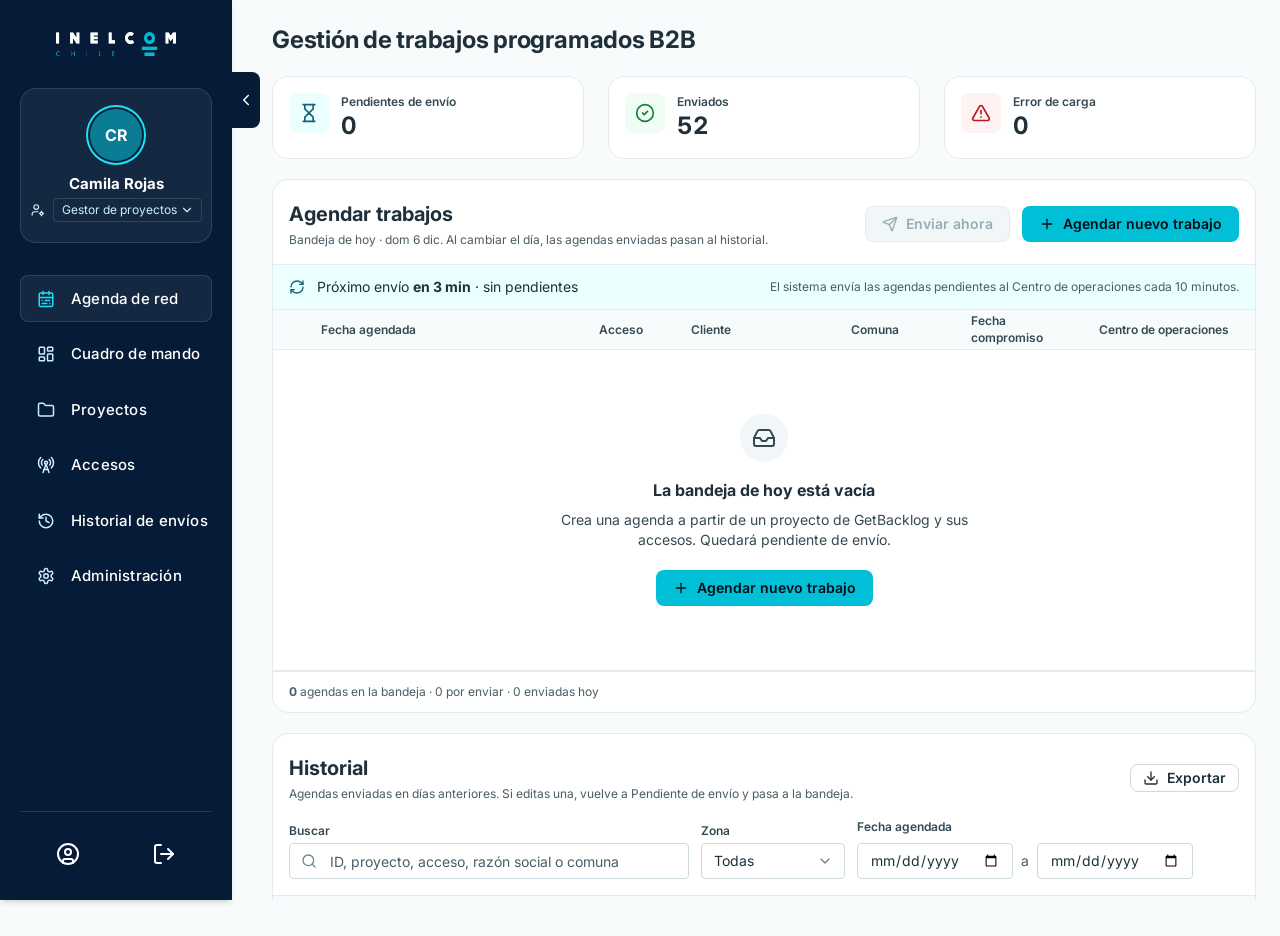
==== commit 95c6c9d7: "Bandeja "Agendar trabajos", historial paginado y estados del Centro - La card principal es la bandej" ====
--- a/index.html
+++ b/index.html
@@ -5,7 +5,7 @@
   <meta name="viewport" content="width=device-width, initial-scale=1">
   <title>Gestión de trabajos programados B2B</title>
   <link rel="stylesheet" href="inelcom-design-system/tokens.css">
-  <link rel="stylesheet" href="css/app.css?v=32">
+  <link rel="stylesheet" href="css/app.css?v=37">
 </head>
 <body class="body-small">
 
@@ -118,35 +118,74 @@
   <main id="main" class="page">
     <div class="page__head">
       <h1 class="heading-h3">Gestión de trabajos programados B2B</h1>
-      <div class="page__actions">
-        <button type="button" id="btn-nuevo" class="btn btn--primary">
-          <svg class="ic" aria-hidden="true"><use href="#i-plus"/></svg>
-          Nuevo trabajo
-        </button>
-      </div>
     </div>
 
-    <!-- --- Indicadores globales --- -->
+    <!-- --- Indicadores globales (estados del Centro de operaciones) --- -->
     <section class="kpis" id="kpis" aria-label="Indicadores globales"></section>
 
-    <!-- --- Próximo envío automático al Centro de operaciones --- -->
-    <section class="envio" id="envio" aria-label="Envío al Centro de operaciones" hidden>
-      <span class="envio__icon"><svg class="ic" aria-hidden="true"><use href="#i-send"/></svg></span>
-      <div class="envio__body">
-        <p id="envio-text" class="body-small" aria-live="polite"></p>
-        <p class="body-xsmall text-tertiary">El sistema envía al Centro de operaciones, todos los días a la hora de corte, los trabajos validados, agendados o pospuestos pendientes.</p>
-      </div>
-      <button type="button" id="btn-enviar" class="btn btn--secondary">
-        <svg class="ic" aria-hidden="true"><use href="#i-send"/></svg>
-        Enviar ahora
-      </button>
+    <!-- ===================================================================
+         AGENDAR TRABAJOS · bandeja del día
+         =================================================================== -->
+    <section class="card table-card" aria-labelledby="bandeja-title">
+      <div class="table-card__head">
+        <div class="table-card__titles">
+          <h2 id="bandeja-title" class="heading-h4">Agendar trabajos</h2>
+          <p class="body-xsmall text-tertiary" id="bandeja-sub"></p>
+        </div>
+        <div class="table-card__tools">
+          <button type="button" id="btn-enviar" class="btn btn--secondary">
+            <svg class="ic" aria-hidden="true"><use href="#i-send"/></svg>
+            Enviar ahora
+          </button>
+          <button type="button" id="btn-nuevo" class="btn btn--primary">
+            <svg class="ic" aria-hidden="true"><use href="#i-plus"/></svg>
+            Agendar nuevo trabajo
+          </button>
+        </div>
+      </div>
+
+      <!-- --- Envío automático cada 10 minutos --- -->
+      <div class="envio" id="envio">
+        <svg class="ic" aria-hidden="true"><use href="#i-refresh"/></svg>
+        <p id="envio-text" class="body-small"></p>
+        <p class="body-xsmall text-tertiary envio__nota">El sistema envía las agendas pendientes al Centro de operaciones cada 10 minutos.</p>
+      </div>
+
+      <div class="table-scroll">
+        <table class="table" id="tabla-bandeja">
+          <caption class="sr-only">Bandeja de hoy. Usa el botón de cada fila para ver y editar el detalle.</caption>
+          <colgroup>
+            <col class="col-exp"><col class="col-fecha"><col><col class="col-acceso">
+            <col class="col-cliente"><col class="col-comuna"><col class="col-compromiso"><col class="col-centro">
+          </colgroup>
+          <thead>
+            <tr>
+              <th scope="col"><span class="sr-only">Detalle</span></th>
+              <th scope="col">Fecha agendada</th>
+              <th scope="col">Proyecto</th>
+              <th scope="col">Acceso</th>
+              <th scope="col">Cliente</th>
+              <th scope="col">Comuna</th>
+              <th scope="col">Fecha compromiso</th>
+              <th scope="col">Centro de operaciones</th>
+            </tr>
+          </thead>
+          <tbody id="tbody-bandeja" class="tbody-agendas"></tbody>
+        </table>
+      </div>
+      <div class="table-foot body-xsmall text-tertiary" id="foot-bandeja" aria-live="polite"></div>
     </section>
 
-    <section class="card table-card" aria-labelledby="table-title">
+    <!-- ===================================================================
+         HISTORIAL · agendas enviadas en días anteriores
+         =================================================================== -->
+    <section class="card table-card" aria-labelledby="historial-title">
       <div class="table-card__head">
-        <h2 id="table-title" class="heading-h4">Trabajos programados</h2>
+        <div class="table-card__titles">
+          <h2 id="historial-title" class="heading-h4">Historial</h2>
+          <p class="body-xsmall text-tertiary">Agendas enviadas en días anteriores. Si editas una, vuelve a Pendiente de envío y pasa a la bandeja.</p>
+        </div>
         <div class="table-card__tools">
-          <div class="rangos" id="rangos" role="group" aria-label="Ver trabajos por fecha"></div>
           <button type="button" class="btn btn--secondary btn--sm" id="btn-exportar">
             <svg class="ic" aria-hidden="true"><use href="#i-download"/></svg>
             <span>Exportar</span>
@@ -163,35 +202,6 @@
           </div>
         </div>
         <div class="toolbar__field">
-          <label for="f-estado">Estado</label>
-          <div class="select">
-            <select id="f-estado" name="estado" class="input">
-              <option value="">Todos</option>
-              <option value="borrador">Borrador</option>
-              <option value="validado">Validado</option>
-              <option value="agendado">Agendado</option>
-              <option value="en_ejecucion">En ejecución</option>
-              <option value="pospuesto">Pospuesto</option>
-              <option value="cancelado">Cancelado</option>
-              <option value="ejecutado">Ejecutado</option>
-            </select>
-            <svg class="ic" aria-hidden="true"><use href="#i-chevron-down"/></svg>
-          </div>
-        </div>
-        <div class="toolbar__field">
-          <label for="f-centro">Centro de operaciones</label>
-          <div class="select">
-            <select id="f-centro" name="centro" class="input">
-              <option value="">Todos</option>
-              <option value="en_cola">En cola</option>
-              <option value="sin_enviar">Sin enviar</option>
-              <option value="cargado">Cargado</option>
-              <option value="error">Error de carga</option>
-            </select>
-            <svg class="ic" aria-hidden="true"><use href="#i-chevron-down"/></svg>
-          </div>
-        </div>
-        <div class="toolbar__field">
           <label for="f-zona">Zona</label>
           <div class="select">
             <select id="f-zona" name="zona" class="input">
@@ -201,7 +211,7 @@
           </div>
         </div>
         <fieldset class="toolbar__field toolbar__range">
-          <legend>Fecha</legend>
+          <legend>Fecha agendada</legend>
           <input id="f-desde" name="desde" type="date" class="input" aria-label="Fecha desde">
           <span aria-hidden="true" class="text-tertiary">a</span>
           <input id="f-hasta" name="hasta" type="date" class="input" aria-label="Fecha hasta">
@@ -209,40 +219,43 @@
         <button type="button" id="btn-limpiar" class="btn btn--ghost btn--sm" hidden>Limpiar filtros</button>
       </form>
 
-      <!-- --- Tabla --- -->
       <div class="table-scroll">
-        <table class="table">
-          <caption class="sr-only">Trabajos programados. Usa el botón de cada fila para ver y editar el detalle.</caption>
+        <table class="table" id="tabla-historial">
+          <caption class="sr-only">Historial de agendas enviadas. Usa el botón de cada fila para ver y editar el detalle.</caption>
           <colgroup>
             <col class="col-exp"><col class="col-fecha"><col><col class="col-acceso">
-            <col class="col-cliente"><col class="col-comuna"><col class="col-estado"><col class="col-centro">
+            <col class="col-cliente"><col class="col-comuna"><col class="col-compromiso"><col class="col-centro">
           </colgroup>
           <thead>
             <tr>
               <th scope="col"><span class="sr-only">Detalle</span></th>
-              <th scope="col">Fecha y horario</th>
+              <th scope="col">Fecha agendada</th>
               <th scope="col">Proyecto</th>
               <th scope="col">Acceso</th>
               <th scope="col">Cliente</th>
               <th scope="col">Comuna</th>
-              <th scope="col">Estado</th>
+              <th scope="col">Fecha compromiso</th>
               <th scope="col">Centro de operaciones</th>
             </tr>
           </thead>
-          <tbody id="tbody"></tbody>
+          <tbody id="tbody-historial" class="tbody-agendas"></tbody>
         </table>
       </div>
-      <div class="table-foot body-xsmall text-tertiary" id="table-foot" aria-live="polite"></div>
+      <div class="table-foot body-xsmall text-tertiary">
+        <p id="foot-historial" aria-live="polite"></p>
+        <!-- --- Paginación: 10 agendas por página --- -->
+        <nav class="pager" id="pager" aria-label="Páginas del historial"></nav>
+      </div>
     </section>
   </main>
 
   <!-- ===================================================================
-       DIÁLOGO: NUEVO TRABAJO
+       DIÁLOGO: NUEVA AGENDA
        =================================================================== -->
   <dialog id="dlg-nuevo" class="dialog" aria-labelledby="dlg-nuevo-title">
     <form id="form-nuevo" class="dialog__form" novalidate>
       <header class="dialog__head">
-        <h2 id="dlg-nuevo-title" class="heading-h4">Nuevo trabajo</h2>
+        <h2 id="dlg-nuevo-title" class="heading-h4">Nueva agenda</h2>
         <button type="button" class="icon-btn" data-close aria-label="Cerrar">
           <svg class="ic" aria-hidden="true"><use href="#i-x"/></svg>
         </button>
@@ -260,7 +273,7 @@
                        aria-autocomplete="list" aria-expanded="false" aria-controls="cb-list"
                        aria-describedby="cb-hint proyecto-err" placeholder="Código, razón social o segmento (ej. CHI-0047 o Farmacias)">
               </div>
-              <p id="cb-hint" class="field__hint">Datos desde GetBacklog. Escribe al menos 2 caracteres.</p>
+              <p id="cb-hint" class="field__hint">Datos desde GetBacklog.</p>
               <ul id="cb-list" class="listbox" role="listbox" aria-label="Proyectos encontrados" hidden></ul>
               <span id="cb-status" class="sr-only" aria-live="polite"></span>
             </div>
@@ -273,7 +286,7 @@
           <h3 class="step__title"><span class="step__n" aria-hidden="true">2</span>Accesos</h3>
           <fieldset class="field" data-field="accesos" aria-describedby="accesos-hint accesos-err">
             <legend class="sr-only">Accesos del proyecto</legend>
-            <p id="accesos-hint" class="field__hint">Se crea un trabajo por cada acceso seleccionado. Contacto, ubicación, zona y cluster vienen de la Base de Accesos.</p>
+            <p id="accesos-hint" class="field__hint">Se crea una agenda por cada acceso seleccionado.</p>
             <div id="accesos-list" class="accesos"></div>
             <p class="field__error" id="accesos-err" hidden></p>
           </fieldset>
@@ -286,11 +299,10 @@
       </div>
 
       <footer class="dialog__foot">
-        <p class="body-xsmall text-tertiary"><span class="req" aria-hidden="true">*</span> Obligatorio para crear. El borrador solo exige proyecto y acceso.</p>
+        <p class="body-xsmall text-tertiary"><span class="req" aria-hidden="true">*</span> Obligatorio. La agenda queda en Pendiente de envío y sale en el próximo envío automático.</p>
         <div class="dialog__actions">
           <button type="button" class="btn btn--ghost" data-close>Cancelar</button>
-          <button type="submit" class="btn btn--secondary" value="borrador">Guardar borrador</button>
-          <button type="submit" class="btn btn--primary" value="crear" id="btn-crear">Crear trabajo</button>
+          <button type="submit" class="btn btn--primary" value="crear" id="btn-crear">Crear agenda</button>
         </div>
       </footer>
     </form>
@@ -316,7 +328,7 @@
   </dialog>
 
   <!-- ===================================================================
-       DIÁLOGO: ELIMINAR TRABAJO (solo Jefatura)
+       DIÁLOGO: ELIMINAR AGENDA (solo Jefatura)
        =================================================================== -->
   <dialog id="dlg-eliminar" class="dialog dialog--sm" aria-labelledby="dlg-eliminar-title" aria-describedby="dlg-eliminar-body">
     <div class="dialog__form">
@@ -333,8 +345,8 @@
 
   <div class="toasts" id="toasts" role="status" aria-live="polite"></div>
 
-  <script src="js/data.js?v=32"></script>
-  <script src="js/mocks.js?v=32"></script>
-  <script src="js/app.js?v=32"></script>
+  <script src="js/data.js?v=37"></script>
+  <script src="js/mocks.js?v=37"></script>
+  <script src="js/app.js?v=37"></script>
 </body>
 </html>
--- a/css/app.css
+++ b/css/app.css
@@ -189,17 +189,12 @@
 /* --------------------------------------------------------------------------
    4. Indicadores globales
    -------------------------------------------------------------------------- */
-.kpis { display: grid; grid-template-columns: repeat(4, 1fr); gap: var(--space-6); }
+.kpis { display: grid; grid-template-columns: repeat(3, 1fr); gap: var(--space-6); }
 .kpi {
   display: grid; grid-template-columns: 40px 1fr; column-gap: var(--space-3); align-items: start;
-  padding: var(--space-4); text-align: left; cursor: pointer;
+  padding: var(--space-4); text-align: left;
   background: var(--background-primary); border: 1px solid var(--border-default); border-radius: var(--radius-lg);
-  transition: border-color .15s;
-}
-.kpi:hover { border-color: var(--border-strong); }
-.kpi[aria-pressed="true"] { background: var(--background-brand-subtle); border-color: var(--border-brand); }
-.kpi[aria-pressed="true"] .kpi__label { color: var(--text-brand); }
-.kpi[aria-pressed="true"] .kpi__icon { background: var(--background-primary); }
+}
 .kpi > :not(.kpi__icon) { grid-column: 2; }
 .kpi__icon {
   grid-row: 1 / span 2; display: grid; place-items: center; width: 40px; height: 40px;
@@ -208,10 +203,9 @@
 .kpi__icon .ic { width: 20px; height: 20px; }
 .kpi__label { font-size: var(--font-size-xs); font-weight: var(--font-weight-semibold); color: var(--text-secondary); }
 .kpi__value { font-size: var(--font-size-2xl); line-height: 1.33; font-weight: var(--font-weight-bold); font-variant-numeric: tabular-nums; }
-.kpi--registrados { --k: var(--text-secondary); --k-bg: var(--background-tertiary); }
-.kpi--agendados   { --k: var(--text-brand); --k-bg: var(--background-brand-subtle); }
-.kpi--ejecucion   { --k: var(--text-en-ejecucion); --k-bg: var(--bg-en-ejecucion); }
-.kpi--finalizados { --k: var(--text-success); --k-bg: var(--background-success); }
+.kpi--pendientes { --k: var(--text-brand); --k-bg: var(--background-brand-subtle); }
+.kpi--enviados   { --k: var(--text-success); --k-bg: var(--background-success); }
+.kpi--errores    { --k: var(--text-error); --k-bg: var(--background-error); }
 
 /* --------------------------------------------------------------------------
    5. Botones y controles
@@ -311,26 +305,6 @@
 
 .table-card__tools { display: flex; align-items: center; flex-wrap: wrap; gap: var(--space-3); }
 
-/* Accesos rápidos por fecha */
-.rangos { display: flex; flex-wrap: wrap; gap: var(--space-2); }
-.rango {
-  display: inline-flex; align-items: center; gap: var(--space-2);
-  height: 32px; padding: 0 var(--space-3); cursor: pointer;
-  background: var(--background-primary); color: var(--text-secondary);
-  border: 1px solid var(--border-strong); border-radius: var(--radius-pill);
-  font-weight: var(--font-weight-semibold); font-size: var(--font-size-xs);
-}
-.rango .ic { width: 16px; height: 16px; color: var(--icon-secondary); }
-.rango:hover { background: var(--background-secondary); }
-.rango__n {
-  min-width: 20px; height: 20px; padding: 0 var(--space-1); border-radius: var(--radius-pill);
-  display: inline-grid; place-items: center; background: var(--background-tertiary); color: var(--text-primary);
-}
-.rango[aria-pressed="true"] { background: var(--background-brand-subtle); border-color: var(--border-brand); color: var(--text-brand); }
-.rango[aria-pressed="true"] .ic { color: var(--text-brand); }
-.rango[aria-pressed="true"] .rango__n { background: var(--background-primary); color: var(--text-brand); }
-.rango--alerta .ic { color: var(--icon-warning); }
-.rango--alerta .rango__n { background: var(--background-warning); color: var(--text-warning); }
 .toolbar {
   display: flex; align-items: flex-end; gap: var(--space-3);
   padding: var(--space-4); border-bottom: 1px solid var(--border-default);
@@ -342,29 +316,35 @@
 .toolbar__range legend { grid-column: 1 / -1; margin-bottom: var(--space-1); float: left; width: 100%; }
 .toolbar #btn-limpiar { margin-bottom: var(--space-1); }
 
-/* Próximo envío automático (sobre la tabla; no depende de los filtros) */
+/* Envío automático cada 10 minutos (franja bajo el título de la bandeja) */
+.table-card__titles { display: grid; gap: var(--space-1); }
 .envio {
-  display: flex; align-items: center; gap: var(--space-4);
-  padding: var(--space-4) var(--space-5);
-  background: var(--background-primary); border: 1px solid var(--border-default); border-radius: var(--radius-lg);
-}
-.envio[hidden] { display: none; }
-.envio__icon {
-  display: inline-grid; place-items: center; flex: none; width: 40px; height: 40px;
-  border-radius: var(--radius-md); background: var(--background-brand-subtle); color: var(--text-brand);
-}
-.envio__body { flex: 1; min-width: 0; display: grid; gap: var(--space-1); }
-.envio__body .btn-link { font-size: inherit; }
-.envio .btn { flex: none; }
+  display: flex; align-items: center; flex-wrap: wrap; column-gap: var(--space-3); row-gap: var(--space-1);
+  margin-top: var(--space-4); padding: var(--space-3) var(--space-4);
+  background: var(--background-brand-subtle); border-block: 1px solid var(--border-default);
+}
+.envio > .ic { color: var(--text-brand); }
+#envio-text { display: inline-flex; align-items: center; gap: var(--space-2); }
+.envio__nota { margin-left: auto; }
+
+/* Fecha compromiso (detalle y nueva agenda) */
+.compromiso {
+  display: flex; align-items: flex-start; gap: var(--space-2); margin: 0;
+  padding: var(--space-2) var(--space-3); border-radius: var(--radius-md);
+  background: var(--background-secondary); font-size: var(--font-size-xs); line-height: 1.4; color: var(--text-secondary);
+}
+.compromiso .ic { flex: none; width: 14px; height: 14px; margin-top: 1px; color: var(--icon-secondary); }
+.compromiso strong { color: var(--text-primary); }
+.grid-3 .field--span2 { grid-column: span 2; align-self: end; }
 
 /* --------------------------------------------------------------------------
    7. Tabla
    -------------------------------------------------------------------------- */
 .table-scroll { overflow-x: clip; } /* sin contenedor de scroll propio: el encabezado se fija a la página */
 .table { width: 100%; border-collapse: separate; border-spacing: 0; table-layout: fixed; }
-.col-exp { width: 36px; } .col-fecha { width: 192px; }
-.col-acceso { width: 104px; } .col-cliente { width: 184px; } .col-comuna { width: 136px; }
- .col-estado { width: 120px; } .col-centro { width: 148px; }
+.col-exp { width: 36px; } .col-fecha { width: 268px; }
+.col-acceso { width: 92px; } .col-cliente { width: 160px; } .col-comuna { width: 120px; }
+.col-compromiso { width: 128px; } .col-centro { width: 168px; }
 
 .table th {
   position: sticky; top: calc(var(--space-6) * -1); z-index: 2; /* se fija al borde superior, sobre el padding de la página */
@@ -410,40 +390,27 @@
 }
 .hoja__num { padding-top: 2px; font-size: var(--font-size-base); line-height: 1.2; font-weight: var(--font-weight-bold); color: var(--text-primary); }
 .hoja__mes { padding-bottom: 3px; font-size: 11px; color: var(--text-tertiary); }
-.hoja--hoy { border-color: var(--border-brand); }
-.hoja--hoy .hoja__dia { background: var(--interactive-primary); color: var(--text-on-brand); }
-.hoja--pasada .hoja__dia { background: var(--background-tertiary); color: var(--text-tertiary); }
-.hoja--pasada .hoja__num { color: var(--text-tertiary); }
+/* Color según dónde está la agenda: bandeja sin enviar, bandeja enviada, historial */
+.hoja--pendiente { border-color: var(--corporate-500); }
+.hoja--pendiente .hoja__dia { background: var(--corporate-500); color: var(--text-on-brand); }
+.hoja--enviado { border-color: var(--corporate-200); }
+.hoja--enviado .hoja__dia { background: var(--corporate-100); color: var(--text-brand); }
+.hoja--historial { border-color: var(--neutral-300); }
+.hoja--historial .hoja__dia { background: var(--neutral-200); color: var(--text-tertiary); }
+.hoja--historial .hoja__num { color: var(--text-secondary); }
+.fecha__txt { font-weight: var(--font-weight-semibold); font-variant-numeric: tabular-nums; }
 .hoja--sk { height: 46px; border-style: dashed; }
-.horario { display: inline-flex; align-items: center; gap: var(--space-1); font-weight: var(--font-weight-semibold); font-variant-numeric: tabular-nums; }
-.horario .ic { width: 14px; height: 14px; color: var(--icon-secondary); }
-.meta--alerta { color: var(--text-warning); font-weight: var(--font-weight-semibold); }
 .ic-inline { width: 14px; height: 14px; margin-right: var(--space-1); vertical-align: -2px; color: var(--icon-secondary); }
 .meta { font-size: var(--font-size-xs); line-height: 1.33; color: var(--text-tertiary); }
 
-/* Estado del trabajo: pastilla con ícono */
-.badge {
-  display: inline-flex; align-items: center; gap: var(--space-1);
-  height: 24px; padding: 0 var(--space-2) 0 6px; border-radius: var(--radius-pill);
-  font-size: var(--font-size-xs); font-weight: var(--font-weight-semibold);
-}
-.badge .ic { width: 14px; height: 14px; }
 /* Centra las etiquetas en sus letras (no en la caja de línea) */
-.badge, .tag, .rango > span, .btn__count, .profile__avatar { text-box: trim-both cap alphabetic; }
-.badge--borrador     { background: var(--background-tertiary); color: var(--text-secondary); }
-.badge--validado     { background: var(--background-info); color: var(--text-info); }
-.badge--agendado     { background: var(--background-brand-subtle); color: var(--text-brand); }
-.badge--en_ejecucion { background: var(--bg-en-ejecucion); color: var(--text-en-ejecucion); }
-.badge--pospuesto    { background: var(--background-warning); color: var(--text-warning); }
-.badge--cancelado    { background: var(--background-error); color: var(--text-error); }
-.badge--ejecutado    { background: var(--background-success); color: var(--text-success); }
-
-/* Envío al Centro de operaciones: ícono + texto, sin pastilla (otra dimensión, otra forma) */
+.tag, .btn__count, .profile__avatar { text-box: trim-both cap alphabetic; }
+
+/* Estado en el Centro de operaciones: ícono + texto */
 .centro { display: inline-flex; align-items: center; gap: var(--space-2); font-size: var(--font-size-xs); font-weight: var(--font-weight-semibold); }
-.centro--en_cola   { color: var(--text-brand); }
-.centro--sin_enviar { color: var(--text-tertiary); }
+.centro--pendiente  { color: var(--text-brand); }
 .centro--en_proceso { color: var(--text-info); }
-.centro--cargado    { color: var(--text-success); }
+.centro--enviado    { color: var(--text-success); }
 .centro--error      { color: var(--text-error); }
 .spin { animation: spin 1s linear infinite; }
 @keyframes spin { to { transform: rotate(360deg); } }
@@ -652,3 +619,16 @@
 @media (prefers-reduced-motion: reduce) {
   *, *::before, *::after { animation-duration: .01ms !important; animation-iteration-count: 1 !important; transition-duration: .01ms !important; }
 }
+
+/* --- Paginación del historial --- */
+.table-foot p { margin: 0; }
+.pager { display: flex; align-items: center; gap: var(--space-1); }
+.pager__btn {
+  display: inline-grid; place-items: center; min-width: 32px; height: 32px; padding: 0 var(--space-2);
+  border: 1px solid transparent; border-radius: var(--radius-md); background: transparent;
+  color: var(--text-primary); font: inherit; font-weight: var(--font-weight-semibold); cursor: pointer;
+}
+.pager__btn:hover:not(:disabled) { background: var(--background-tertiary); }
+.pager__btn[aria-current="page"] { background: var(--interactive-primary); color: var(--text-on-brand); }
+.pager__btn:disabled { color: var(--text-disabled); cursor: default; }
+.pager__gap { min-width: 20px; text-align: center; color: var(--text-tertiary); }
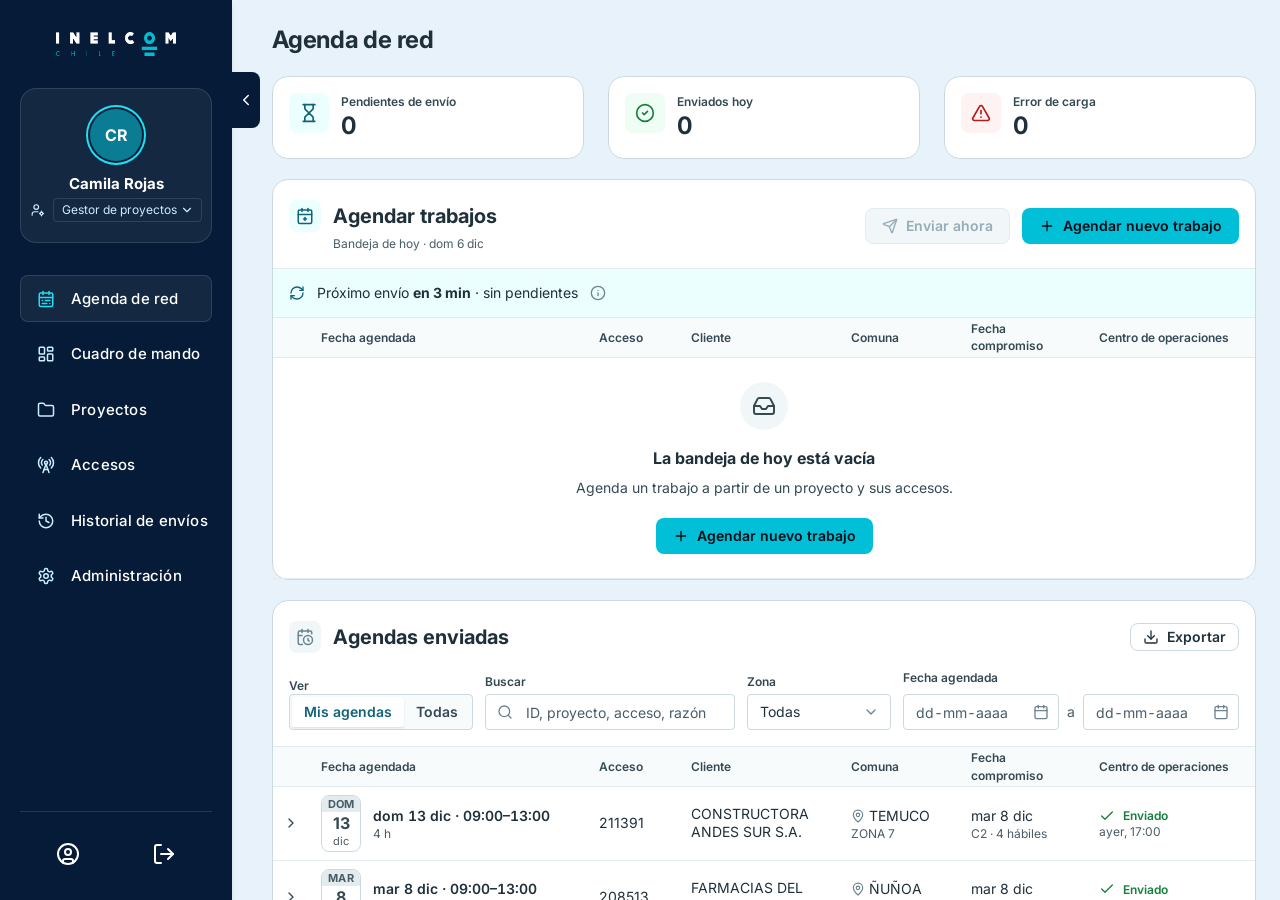
==== commit 3e09a4a2: "Revisión UX: selectores de fecha/hora, filtro Mis agendas/Todas y ajustes visuales - Selectores prop" ====
--- a/index.html
+++ b/index.html
@@ -3,9 +3,9 @@
 <head>
   <meta charset="utf-8">
   <meta name="viewport" content="width=device-width, initial-scale=1">
-  <title>Gestión de trabajos programados B2B</title>
+  <title>Agenda de red</title>
   <link rel="stylesheet" href="inelcom-design-system/tokens.css">
-  <link rel="stylesheet" href="css/app.css?v=37">
+  <link rel="stylesheet" href="css/app.css?v=42">
 </head>
 <body class="body-small">
 
@@ -78,7 +78,7 @@
         <span class="profile__avatar" aria-hidden="true">CR</span>
         <div class="profile__text">
           <div class="profile__name">Camila Rojas</div>
-          <!-- Rol simulado: Jefatura puede eliminar trabajos -->
+          <!-- Rol simulado: Jefatura puede eliminar agendas -->
           <div class="profile__role">
             <svg class="ic" aria-hidden="true"><use href="#i-user-cog"/></svg>
             <label for="rol" class="sr-only">Rol</label>
@@ -117,7 +117,7 @@
        =================================================================== -->
   <main id="main" class="page">
     <div class="page__head">
-      <h1 class="heading-h3">Gestión de trabajos programados B2B</h1>
+      <h1 class="heading-h3">Agenda de red</h1>
     </div>
 
     <!-- --- Indicadores globales (estados del Centro de operaciones) --- -->
@@ -129,7 +129,9 @@
     <section class="card table-card" aria-labelledby="bandeja-title">
       <div class="table-card__head">
         <div class="table-card__titles">
-          <h2 id="bandeja-title" class="heading-h4">Agendar trabajos</h2>
+          <h2 id="bandeja-title" class="heading-h4 card-title">
+            <span class="card-title__icon card-title__icon--brand" aria-hidden="true"><svg class="ic"><use href="#i-calendar-plus"/></svg></span>
+            Agendar trabajos</h2>
           <p class="body-xsmall text-tertiary" id="bandeja-sub"></p>
         </div>
         <div class="table-card__tools">
@@ -148,7 +150,12 @@
       <div class="envio" id="envio">
         <svg class="ic" aria-hidden="true"><use href="#i-refresh"/></svg>
         <p id="envio-text" class="body-small"></p>
-        <p class="body-xsmall text-tertiary envio__nota">El sistema envía las agendas pendientes al Centro de operaciones cada 10 minutos.</p>
+        <span class="info-tip">
+          <button type="button" class="info-tip__btn" aria-label="Cómo funciona el envío automático" aria-describedby="envio-tip">
+            <svg class="ic" aria-hidden="true"><use href="#i-info"/></svg>
+          </button>
+          <span class="info-tip__bubble body-xsmall" role="tooltip" id="envio-tip">El sistema envía las agendas pendientes al Centro de operaciones cada 10 minutos.</span>
+        </span>
       </div>
 
       <div class="table-scroll">
@@ -173,17 +180,17 @@
           <tbody id="tbody-bandeja" class="tbody-agendas"></tbody>
         </table>
       </div>
-      <div class="table-foot body-xsmall text-tertiary" id="foot-bandeja" aria-live="polite"></div>
     </section>
 
     <!-- ===================================================================
-         HISTORIAL · agendas enviadas en días anteriores
+         AGENDAS ENVIADAS · historial de días anteriores
          =================================================================== -->
     <section class="card table-card" aria-labelledby="historial-title">
       <div class="table-card__head">
         <div class="table-card__titles">
-          <h2 id="historial-title" class="heading-h4">Historial</h2>
-          <p class="body-xsmall text-tertiary">Agendas enviadas en días anteriores. Si editas una, vuelve a Pendiente de envío y pasa a la bandeja.</p>
+          <h2 id="historial-title" class="heading-h4 card-title">
+            <span class="card-title__icon" aria-hidden="true"><svg class="ic"><use href="#i-calendar-clock"/></svg></span>
+            Agendas enviadas</h2>
         </div>
         <div class="table-card__tools">
           <button type="button" class="btn btn--secondary btn--sm" id="btn-exportar">
@@ -194,6 +201,13 @@
       </div>
       <!-- --- Búsqueda y filtros --- -->
       <form class="toolbar" id="filtros" role="search" onsubmit="return false">
+        <fieldset class="toolbar__field">
+          <legend>Ver</legend>
+          <div class="segmented">
+            <input type="radio" id="f-quien-mias" name="quien" value="mias" checked><label for="f-quien-mias">Mis agendas</label>
+            <input type="radio" id="f-quien-todas" name="quien" value="todas"><label for="f-quien-todas">Todas</label>
+          </div>
+        </fieldset>
         <div class="toolbar__field toolbar__search">
           <label for="f-q">Buscar</label>
           <div class="search">
@@ -212,16 +226,24 @@
         </div>
         <fieldset class="toolbar__field toolbar__range">
           <legend>Fecha agendada</legend>
-          <input id="f-desde" name="desde" type="date" class="input" aria-label="Fecha desde">
+          <div class="picker">
+            <input id="f-desde" name="desde" type="text" class="input picker__input" aria-label="Fecha desde" placeholder="dd-mm-aaaa"
+                   maxlength="10" inputmode="numeric" autocomplete="off" data-picker="fecha" aria-haspopup="dialog" aria-expanded="false">
+            <button type="button" class="picker__btn" tabindex="-1" aria-hidden="true"><svg class="ic" aria-hidden="true"><use href="#i-calendar"/></svg></button>
+          </div>
           <span aria-hidden="true" class="text-tertiary">a</span>
-          <input id="f-hasta" name="hasta" type="date" class="input" aria-label="Fecha hasta">
+          <div class="picker">
+            <input id="f-hasta" name="hasta" type="text" class="input picker__input" aria-label="Fecha hasta" placeholder="dd-mm-aaaa"
+                   maxlength="10" inputmode="numeric" autocomplete="off" data-picker="fecha" aria-haspopup="dialog" aria-expanded="false">
+            <button type="button" class="picker__btn" tabindex="-1" aria-hidden="true"><svg class="ic" aria-hidden="true"><use href="#i-calendar"/></svg></button>
+          </div>
         </fieldset>
         <button type="button" id="btn-limpiar" class="btn btn--ghost btn--sm" hidden>Limpiar filtros</button>
       </form>
 
       <div class="table-scroll">
         <table class="table" id="tabla-historial">
-          <caption class="sr-only">Historial de agendas enviadas. Usa el botón de cada fila para ver y editar el detalle.</caption>
+          <caption class="sr-only">Agendas enviadas en días anteriores. Usa el botón de cada fila para ver y editar el detalle.</caption>
           <colgroup>
             <col class="col-exp"><col class="col-fecha"><col><col class="col-acceso">
             <col class="col-cliente"><col class="col-comuna"><col class="col-compromiso"><col class="col-centro">
@@ -244,18 +266,18 @@
       <div class="table-foot body-xsmall text-tertiary">
         <p id="foot-historial" aria-live="polite"></p>
         <!-- --- Paginación: 10 agendas por página --- -->
-        <nav class="pager" id="pager" aria-label="Páginas del historial"></nav>
+        <nav class="pager" id="pager" aria-label="Páginas de agendas enviadas"></nav>
       </div>
     </section>
   </main>
 
   <!-- ===================================================================
-       DIÁLOGO: NUEVA AGENDA
+       DIÁLOGO: AGENDAR NUEVO TRABAJO
        =================================================================== -->
   <dialog id="dlg-nuevo" class="dialog" aria-labelledby="dlg-nuevo-title">
     <form id="form-nuevo" class="dialog__form" novalidate>
       <header class="dialog__head">
-        <h2 id="dlg-nuevo-title" class="heading-h4">Nueva agenda</h2>
+        <h2 id="dlg-nuevo-title" class="heading-h4">Agendar nuevo trabajo</h2>
         <button type="button" class="icon-btn" data-close aria-label="Cerrar">
           <svg class="ic" aria-hidden="true"><use href="#i-x"/></svg>
         </button>
@@ -271,9 +293,8 @@
                 <svg class="ic" aria-hidden="true"><use href="#i-search"/></svg>
                 <input id="cb-input" class="input" type="text" role="combobox" autocomplete="off"
                        aria-autocomplete="list" aria-expanded="false" aria-controls="cb-list"
-                       aria-describedby="cb-hint proyecto-err" placeholder="Código, razón social o segmento (ej. CHI-0047 o Farmacias)">
+                       aria-describedby="proyecto-err" placeholder="Código, razón social o segmento (ej. CHI-0047 o Farmacias)">
               </div>
-              <p id="cb-hint" class="field__hint">Datos desde GetBacklog.</p>
               <ul id="cb-list" class="listbox" role="listbox" aria-label="Proyectos encontrados" hidden></ul>
               <span id="cb-status" class="sr-only" aria-live="polite"></span>
             </div>
@@ -299,7 +320,6 @@
       </div>
 
       <footer class="dialog__foot">
-        <p class="body-xsmall text-tertiary"><span class="req" aria-hidden="true">*</span> Obligatorio. La agenda queda en Pendiente de envío y sale en el próximo envío automático.</p>
         <div class="dialog__actions">
           <button type="button" class="btn btn--ghost" data-close>Cancelar</button>
           <button type="submit" class="btn btn--primary" value="crear" id="btn-crear">Crear agenda</button>
@@ -314,10 +334,7 @@
   <dialog id="dlg-carga" class="dialog dialog--carga" aria-labelledby="dlg-carga-title">
     <div class="dialog__form">
       <header class="dialog__head">
-        <div>
-          <h2 id="dlg-carga-title" class="heading-h4">Enviar ahora al Centro de operaciones</h2>
-          <p class="body-xsmall text-tertiary">El RPA carga los trabajos en Agenda de Red y devuelve el resultado de cada uno.</p>
-        </div>
+        <h2 id="dlg-carga-title" class="heading-h4">Enviar ahora al Centro de operaciones</h2>
         <button type="button" class="icon-btn" data-close aria-label="Cerrar">
           <svg class="ic" aria-hidden="true"><use href="#i-x"/></svg>
         </button>
@@ -345,8 +362,8 @@
 
   <div class="toasts" id="toasts" role="status" aria-live="polite"></div>
 
-  <script src="js/data.js?v=37"></script>
-  <script src="js/mocks.js?v=37"></script>
-  <script src="js/app.js?v=37"></script>
+  <script src="js/data.js?v=42"></script>
+  <script src="js/mocks.js?v=42"></script>
+  <script src="js/app.js?v=42"></script>
 </body>
 </html>
--- a/css/app.css
+++ b/css/app.css
@@ -27,6 +27,9 @@
   /* Estado "En ejecución": azul de apoyo */
   --bg-en-ejecucion: var(--blue-support-100);
   --text-en-ejecucion: var(--blue-support-700);
+
+  /* Borde de cards: un paso más oscuro para destacar sobre el fondo celeste de página */
+  --card-border: var(--border-strong);
 }
 
 /* --------------------------------------------------------------------------
@@ -40,7 +43,8 @@
   min-width: 1200px;
   height: 100vh;
   overflow: hidden;
-  background: var(--background-secondary);
+  /* Excepción al design system pedida para este prototipo: fondo de página celeste */
+  background: #E8F2FA;
   color: var(--text-primary);
 }
 h1, h2, h3, p { margin: 0; }
@@ -173,6 +177,10 @@
   color: var(--text-secondary); font-size: var(--font-size-xs); font-weight: var(--font-weight-semibold);
 }
 .tag--brand { background: var(--background-brand-subtle); color: var(--text-brand); }
+/* Aviso de agenda vigente en el mismo acceso (posible duplicado) */
+.tag--aviso { height: auto; gap: var(--space-1); padding: var(--space-1) var(--space-2); border-radius: var(--radius-sm);
+  background: var(--background-warning); color: var(--text-warning); font-weight: var(--font-weight-regular); line-height: 1.33; }
+.tag--aviso .ic { width: 14px; height: 14px; flex: none; color: var(--icon-warning); }
 
 /* --------------------------------------------------------------------------
    3. Página
@@ -184,7 +192,7 @@
 }
 .page__head { display: flex; align-items: center; justify-content: space-between; gap: var(--space-4); }
 .page__actions { display: flex; gap: var(--space-3); }
-.card { background: var(--background-primary); border: 1px solid var(--border-default); border-radius: var(--radius-lg); }
+.card { background: var(--background-primary); border: 1px solid var(--card-border); border-radius: var(--radius-lg); }
 
 /* --------------------------------------------------------------------------
    4. Indicadores globales
@@ -193,7 +201,7 @@
 .kpi {
   display: grid; grid-template-columns: 40px 1fr; column-gap: var(--space-3); align-items: start;
   padding: var(--space-4); text-align: left;
-  background: var(--background-primary); border: 1px solid var(--border-default); border-radius: var(--radius-lg);
+  background: var(--background-primary); border: 1px solid var(--card-border); border-radius: var(--radius-lg);
 }
 .kpi > :not(.kpi__icon) { grid-column: 2; }
 .kpi__icon {
@@ -261,7 +269,6 @@
 .input::placeholder { color: var(--text-tertiary); }
 textarea.input { height: auto; min-height: 64px; padding: var(--space-2) var(--space-3); resize: vertical; line-height: 1.43; }
 .input[aria-invalid="true"] { border-color: var(--border-error); background: var(--background-error); }
-input[type="time"].input { padding-right: var(--space-2); }
 input[type="checkbox"] { width: 16px; height: 16px; margin: 0; accent-color: var(--background-brand-strong); cursor: pointer; }
 
 .field { display: flex; flex-direction: column; gap: var(--space-1); min-width: 0; }
@@ -290,7 +297,6 @@
   position: absolute; right: var(--space-3); top: 50%; margin-top: -8px;
   color: var(--icon-secondary); pointer-events: none;
 }
-input[type="date"].input::-webkit-calendar-picker-indicator { margin-left: var(--space-2); cursor: pointer; }
 .search > .ic { position: absolute; left: var(--space-3); top: 10px; color: var(--icon-secondary); pointer-events: none; }
 .search > .input { padding-left: var(--space-10); }
 
@@ -318,6 +324,26 @@
 
 /* Envío automático cada 10 minutos (franja bajo el título de la bandeja) */
 .table-card__titles { display: grid; gap: var(--space-1); }
+/* Título de card con ícono: distingue la bandeja de las agendas enviadas */
+.card-title { display: flex; align-items: center; gap: var(--space-3); }
+.card-title__icon {
+  display: grid; place-items: center; width: 32px; height: 32px; flex: none;
+  border-radius: var(--radius-md); background: var(--background-tertiary); color: var(--icon-secondary);
+}
+.card-title__icon--brand { background: var(--background-brand-subtle); color: var(--text-brand); }
+.card-title__icon .ic { width: 18px; height: 18px; }
+.card-title + p { padding-left: calc(32px + var(--space-3)); }
+
+/* Selector de dos opciones (Ver: Mis agendas | Todas) */
+.segmented { display: inline-flex; height: 36px; padding: 2px; border: 1px solid var(--border-strong); border-radius: var(--radius-sm); background: var(--background-secondary); }
+.segmented input { position: absolute; opacity: 0; pointer-events: none; }
+.segmented label {
+  display: grid; place-items: center; padding: 0 var(--space-3); border-radius: calc(var(--radius-sm) - 2px);
+  font-weight: var(--font-weight-semibold); color: var(--text-secondary); white-space: nowrap; cursor: pointer;
+}
+.segmented label:hover { color: var(--text-primary); }
+.segmented input:checked + label { background: var(--background-primary); color: var(--text-brand); box-shadow: 0 1px 2px rgb(0 0 0 / .12); }
+.segmented input:focus-visible + label { outline: 2px solid var(--interactive-primary); outline-offset: 1px; }
 .envio {
   display: flex; align-items: center; flex-wrap: wrap; column-gap: var(--space-3); row-gap: var(--space-1);
   margin-top: var(--space-4); padding: var(--space-3) var(--space-4);
@@ -325,7 +351,31 @@
 }
 .envio > .ic { color: var(--text-brand); }
 #envio-text { display: inline-flex; align-items: center; gap: var(--space-2); }
-.envio__nota { margin-left: auto; }
+
+/* Tooltip de info: aparece con hover o foco, Esc lo oculta */
+.info-tip { position: relative; display: inline-flex; margin-left: calc(var(--space-1) * -1); }
+.info-tip__btn {
+  display: grid; place-items: center; width: 24px; height: 24px; padding: 0;
+  border: 0; border-radius: var(--radius-pill); background: transparent; color: var(--icon-secondary); cursor: help;
+}
+.info-tip__btn .ic { width: 16px; height: 16px; }
+.info-tip__btn:hover { color: var(--text-brand); }
+.info-tip__btn:focus-visible { outline: 2px solid var(--interactive-primary); outline-offset: 1px; }
+.info-tip__bubble {
+  position: absolute; z-index: 20; top: calc(100% + var(--space-2)); left: calc(var(--space-2) * -1);
+  width: max-content; max-width: 280px; padding: var(--space-2) var(--space-3);
+  border-radius: var(--radius-md); background: var(--background-inverse); color: var(--text-inverse);
+  box-shadow: var(--shadow); line-height: 1.4;
+  opacity: 0; visibility: hidden; transition: opacity .12s ease, visibility .12s;
+  pointer-events: none;
+}
+.info-tip__bubble::before {
+  content: ""; position: absolute; bottom: 100%; left: calc(var(--space-2) + 12px); translate: -50% 0; /* centrada bajo el ícono */
+  border: 6px solid transparent; border-bottom-color: var(--background-inverse);
+}
+.info-tip:hover .info-tip__bubble,
+.info-tip:focus-within .info-tip__bubble { opacity: 1; visibility: visible; }
+.info-tip.info-tip--oculto .info-tip__bubble { opacity: 0; visibility: hidden; }
 
 /* Fecha compromiso (detalle y nueva agenda) */
 .compromiso {
@@ -390,14 +440,12 @@
 }
 .hoja__num { padding-top: 2px; font-size: var(--font-size-base); line-height: 1.2; font-weight: var(--font-weight-bold); color: var(--text-primary); }
 .hoja__mes { padding-bottom: 3px; font-size: 11px; color: var(--text-tertiary); }
-/* Color según dónde está la agenda: bandeja sin enviar, bandeja enviada, historial */
+/* Color según el estado: celeste oscuro por enviar (pendiente o con error), gris enviada */
 .hoja--pendiente { border-color: var(--corporate-500); }
 .hoja--pendiente .hoja__dia { background: var(--corporate-500); color: var(--text-on-brand); }
-.hoja--enviado { border-color: var(--corporate-200); }
-.hoja--enviado .hoja__dia { background: var(--corporate-100); color: var(--text-brand); }
-.hoja--historial { border-color: var(--neutral-300); }
-.hoja--historial .hoja__dia { background: var(--neutral-200); color: var(--text-tertiary); }
-.hoja--historial .hoja__num { color: var(--text-secondary); }
+.hoja--enviada { border-color: var(--neutral-300); }
+.hoja--enviada .hoja__dia { background: var(--neutral-200); color: var(--text-tertiary); }
+.hoja--enviada .hoja__num { color: var(--text-secondary); }
 .fecha__txt { font-weight: var(--font-weight-semibold); font-variant-numeric: tabular-nums; }
 .hoja--sk { height: 46px; border-style: dashed; }
 .ic-inline { width: 14px; height: 14px; margin-right: var(--space-1); vertical-align: -2px; color: var(--icon-secondary); }
@@ -425,6 +473,7 @@
 .sk + .sk { margin-top: var(--space-2); }
 @keyframes pulse { 50% { opacity: .45; } }
 .state-row td { height: auto; padding: var(--space-16) var(--space-4); white-space: normal; }
+.state-row.state--compacto td { padding: var(--space-6) var(--space-4); } /* bandeja vacía: más baja */
 .state-row:hover td { background: transparent; }
 .state { display: flex; flex-direction: column; align-items: center; gap: var(--space-2); text-align: center; }
 .state__icon {
@@ -585,10 +634,11 @@
 .carga-list th { text-align: left; font-size: var(--font-size-xs); font-weight: var(--font-weight-semibold); color: var(--text-secondary); padding: 0 var(--space-3) var(--space-2); border-bottom: 1px solid var(--border-default); }
 .carga-list td { padding: var(--space-3); border-bottom: 1px solid var(--border-default); vertical-align: top; }
 .carga-list tr:last-child td { border-bottom: 0; }
-.carga-list .col-res { width: 300px; }
 .carga-list .col-id { width: 92px; }
 .carga-list .col-f { width: 150px; }
-.res-msg { margin-top: var(--space-1); font-size: var(--font-size-xs); color: var(--text-error); white-space: normal; }
+.res-msg { display: flex; align-items: flex-start; gap: var(--space-1); margin-top: var(--space-1); font-size: var(--font-size-xs); color: var(--text-error); white-space: normal; }
+.res-msg .ic { width: 14px; height: 14px; margin-top: 1px; flex: none; }
+.carga-err { display: flex; flex-direction: column; gap: var(--space-2); }
 .excluded { border: 1px solid var(--border-default); border-radius: var(--radius-md); padding: var(--space-3) var(--space-4); background: var(--background-secondary); }
 .excluded summary { cursor: pointer; font-weight: var(--font-weight-semibold); color: var(--text-secondary); }
 .excluded ul { margin: var(--space-3) 0 0; padding: 0; list-style: none; display: grid; gap: var(--space-2); }
@@ -632,3 +682,51 @@
 .pager__btn[aria-current="page"] { background: var(--interactive-primary); color: var(--text-on-brand); }
 .pager__btn:disabled { color: var(--text-disabled); cursor: default; }
 .pager__gap { min-width: 20px; text-align: center; color: var(--text-tertiary); }
+
+/* --------------------------------------------------------------------------
+   Selectores de fecha y hora (24 h)
+   -------------------------------------------------------------------------- */
+.dd-id { font-variant-numeric: tabular-nums; }
+.picker { position: relative; }
+.picker__input { padding-right: var(--space-10); font-variant-numeric: tabular-nums; }
+.picker__btn {
+  position: absolute; right: 2px; top: 2px; display: grid; place-items: center; width: 32px; height: 32px;
+  padding: 0; border: 0; border-radius: var(--radius-sm); background: transparent; color: var(--icon-secondary); cursor: pointer;
+}
+.picker__btn:hover { color: var(--text-brand); }
+.picker__input[aria-expanded="true"] { border-color: var(--border-brand, var(--interactive-primary)); }
+
+.pop {
+  position: fixed; z-index: 60; padding: var(--space-3);
+  background: var(--background-primary); color: var(--text-primary);
+  border: 1px solid var(--border-default); border-radius: var(--radius-md); box-shadow: var(--shadow);
+}
+/* Calendario */
+.pop--fecha { width: 288px; }
+.cal__head { display: flex; align-items: center; justify-content: space-between; margin-bottom: var(--space-2); }
+.cal__mes { font-weight: var(--font-weight-semibold); text-transform: capitalize; }
+.cal__grid { width: 100%; border-collapse: collapse; table-layout: fixed; }
+.cal__grid th { padding-bottom: var(--space-1); font-size: var(--font-size-xs); font-weight: var(--font-weight-semibold); color: var(--text-tertiary); text-align: center; }
+.cal__grid td { padding: 1px; text-align: center; }
+.cal__dia {
+  width: 36px; height: 34px; padding: 0; border: 1px solid transparent; border-radius: var(--radius-sm);
+  background: transparent; color: var(--text-primary); font: inherit; font-variant-numeric: tabular-nums; cursor: pointer;
+}
+.cal__dia:hover:not(:disabled) { background: var(--background-tertiary); }
+.cal__dia.is-fuera { color: var(--text-tertiary); }
+.cal__dia[aria-current="date"] { border-color: var(--interactive-primary); font-weight: var(--font-weight-semibold); }
+.cal__dia[aria-selected="true"] { background: var(--interactive-primary); border-color: var(--interactive-primary); color: var(--text-on-brand); font-weight: var(--font-weight-semibold); }
+.cal__dia:disabled { color: var(--text-disabled); cursor: default; text-decoration: line-through; }
+.cal__foot { display: flex; justify-content: flex-end; margin-top: var(--space-2); padding-top: var(--space-2); border-top: 1px solid var(--border-default); }
+/* Horas: dos columnas con desplazamiento propio */
+.pop--hora { padding: var(--space-2); }
+.hora__cols { display: flex; gap: var(--space-2); }
+.hora__col { display: flex; flex-direction: column; gap: var(--space-1); }
+.hora__lbl { padding: 0 var(--space-1); font-size: var(--font-size-xs); font-weight: var(--font-weight-semibold); color: var(--text-tertiary); text-align: center; }
+.hora__list { display: flex; flex-direction: column; gap: 2px; width: 64px; height: 216px; overflow-y: auto; scrollbar-width: thin; }
+.hora__op {
+  flex: none; height: 32px; padding: 0; border: 0; border-radius: var(--radius-sm);
+  background: transparent; color: var(--text-primary); font: inherit; font-variant-numeric: tabular-nums; cursor: pointer;
+}
+.hora__op:hover { background: var(--background-tertiary); }
+.hora__op[aria-selected="true"] { background: var(--interactive-primary); color: var(--text-on-brand); font-weight: var(--font-weight-semibold); }
